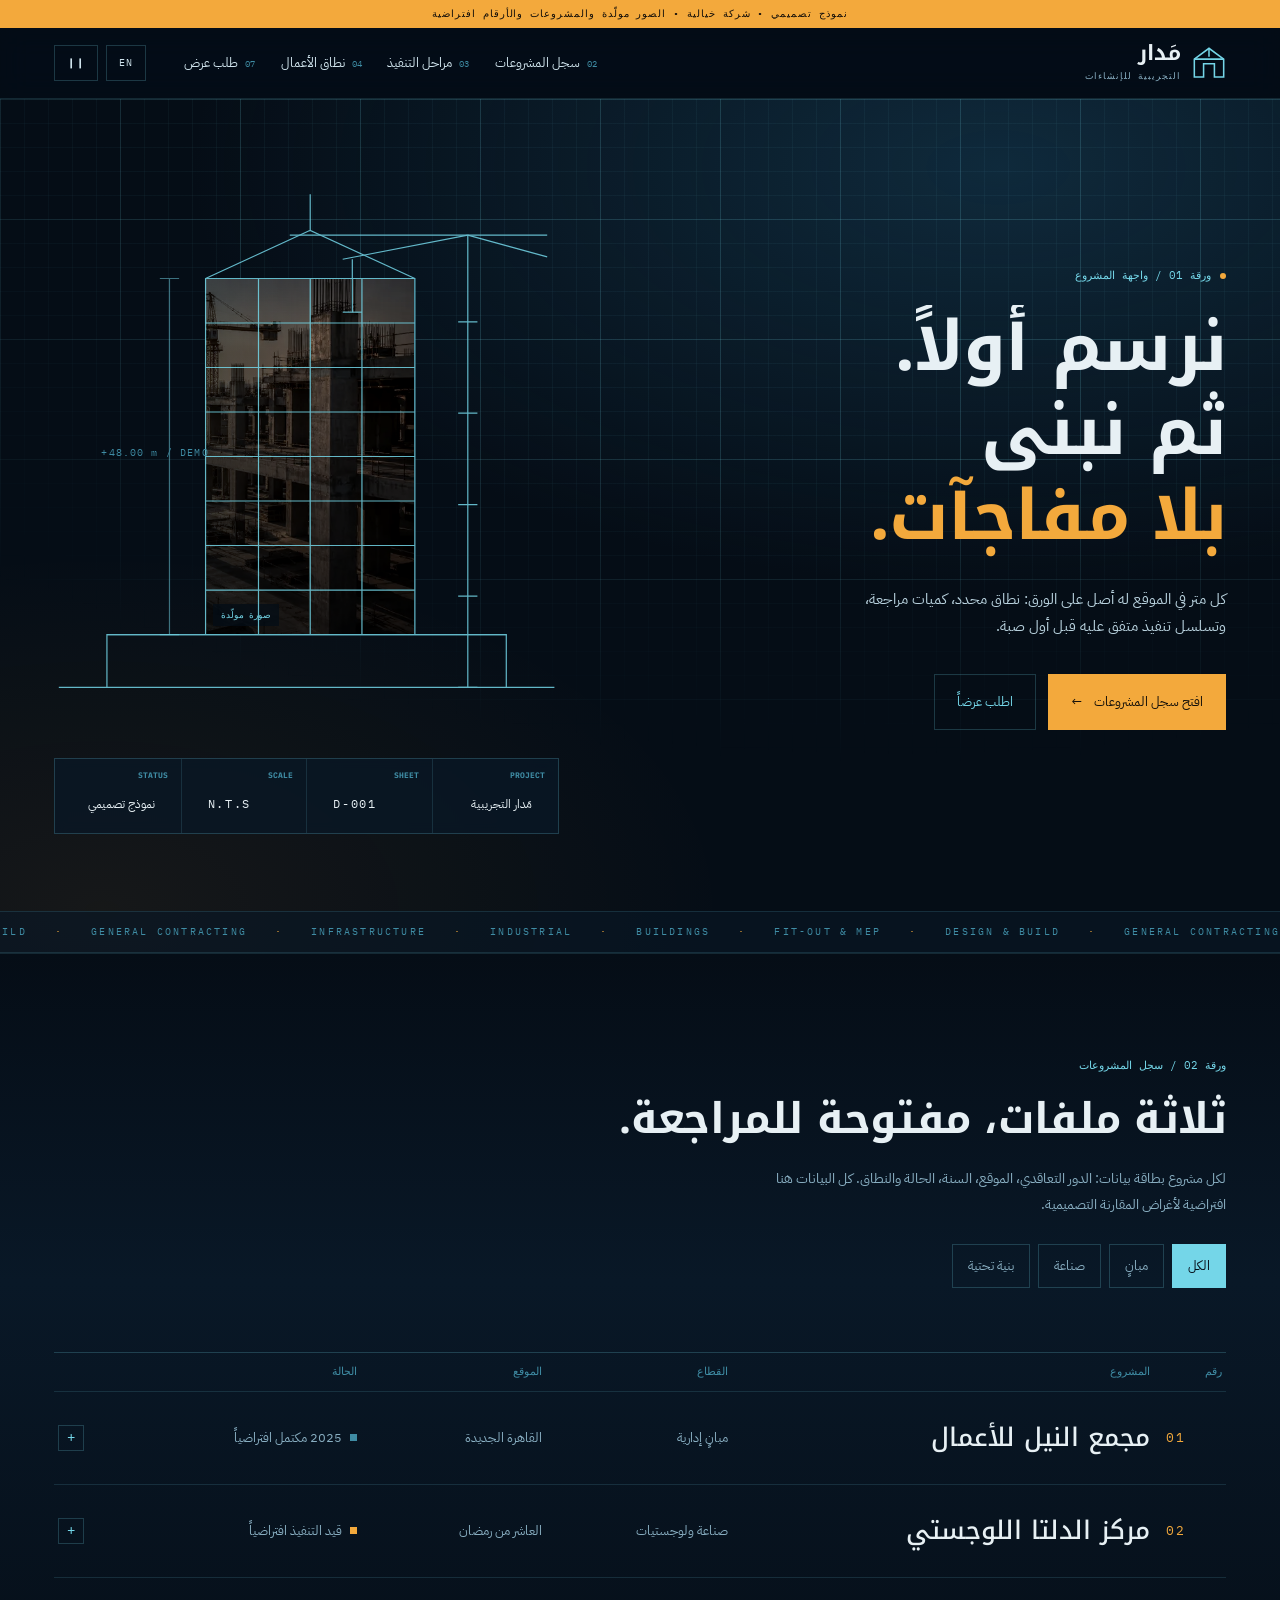
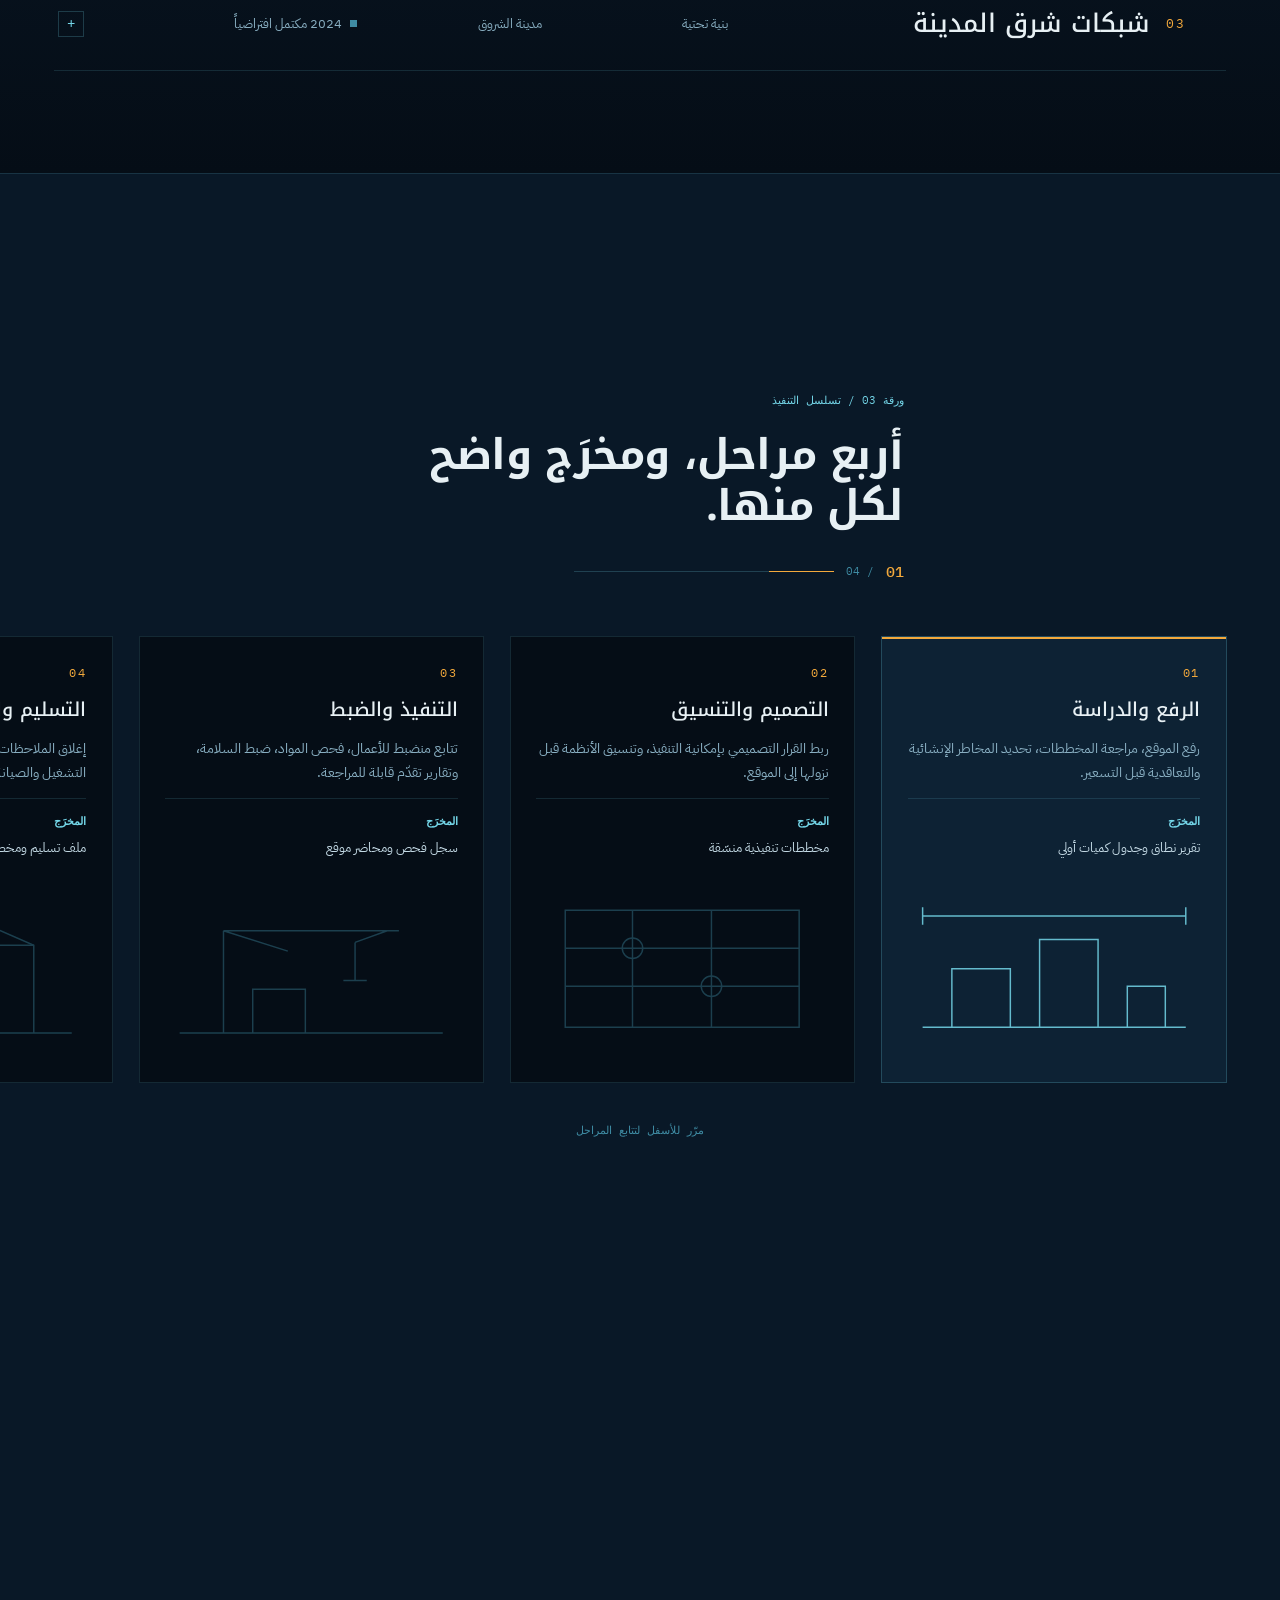
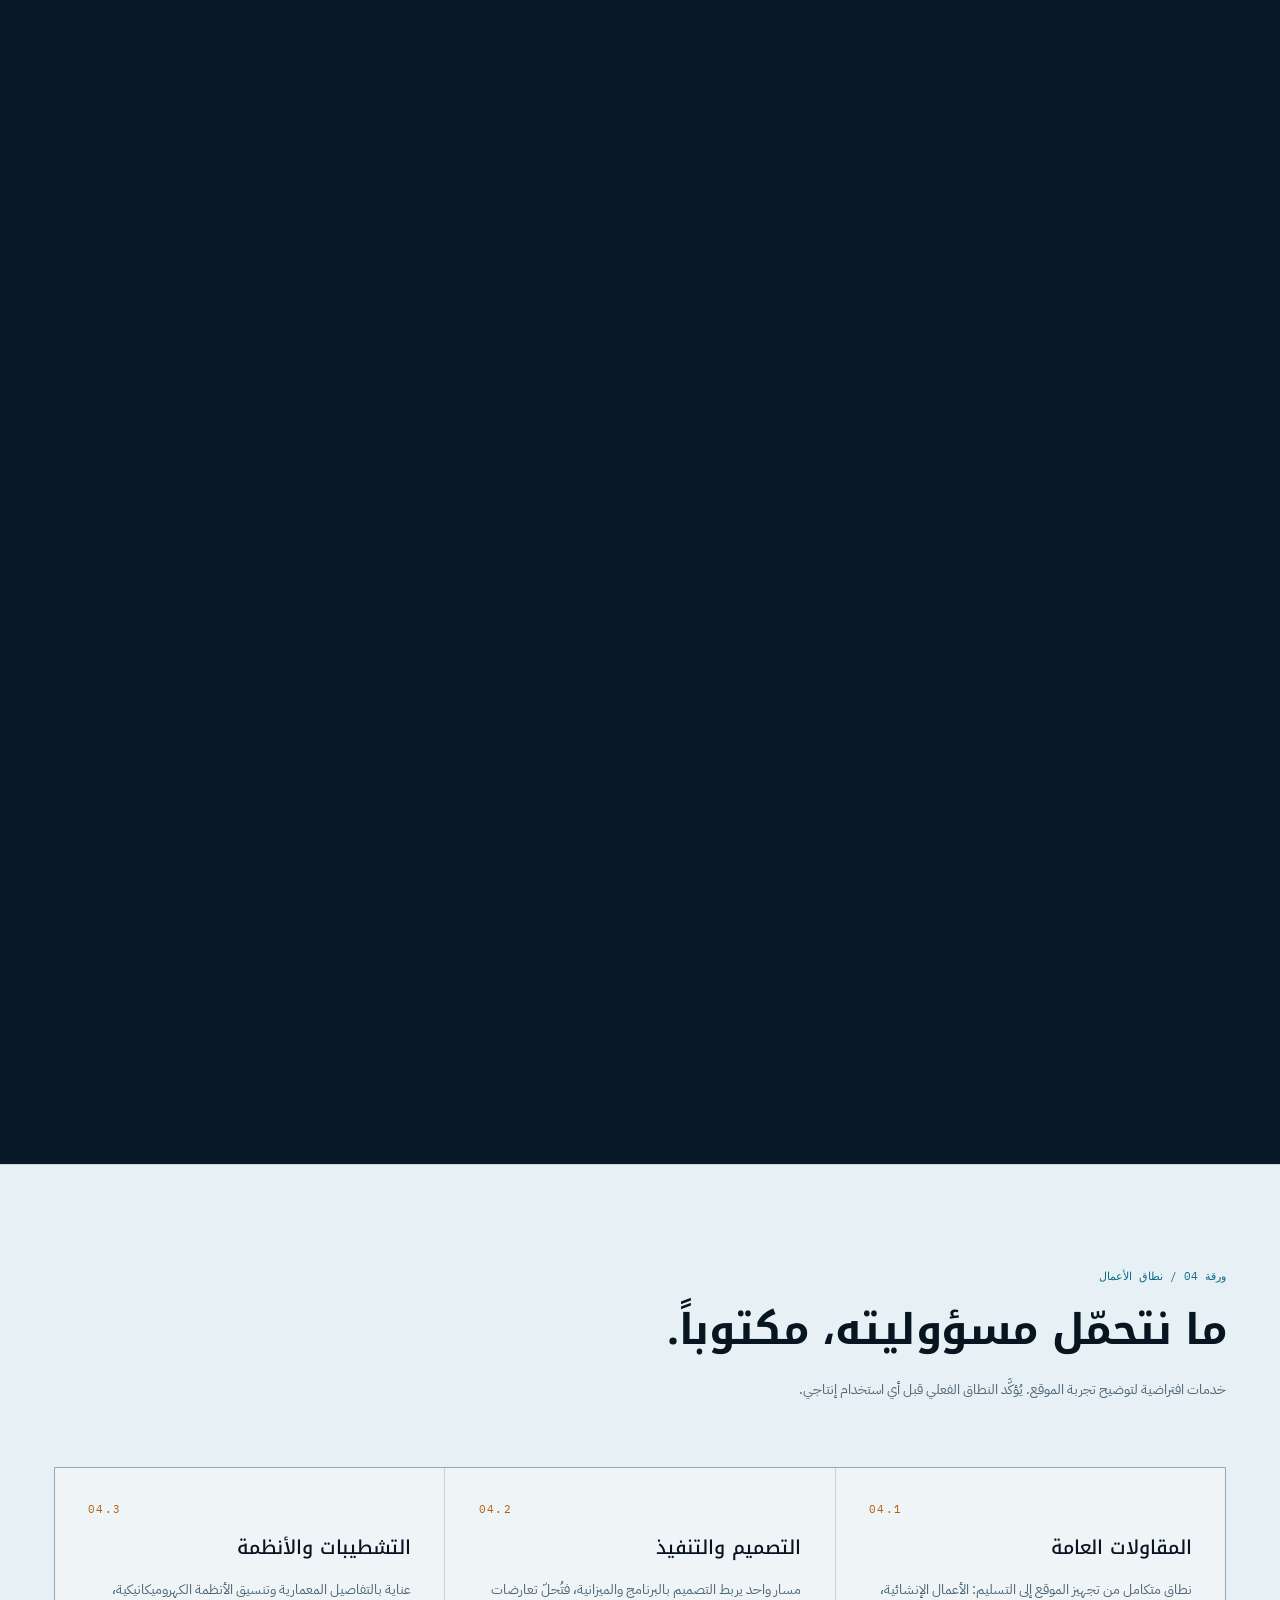
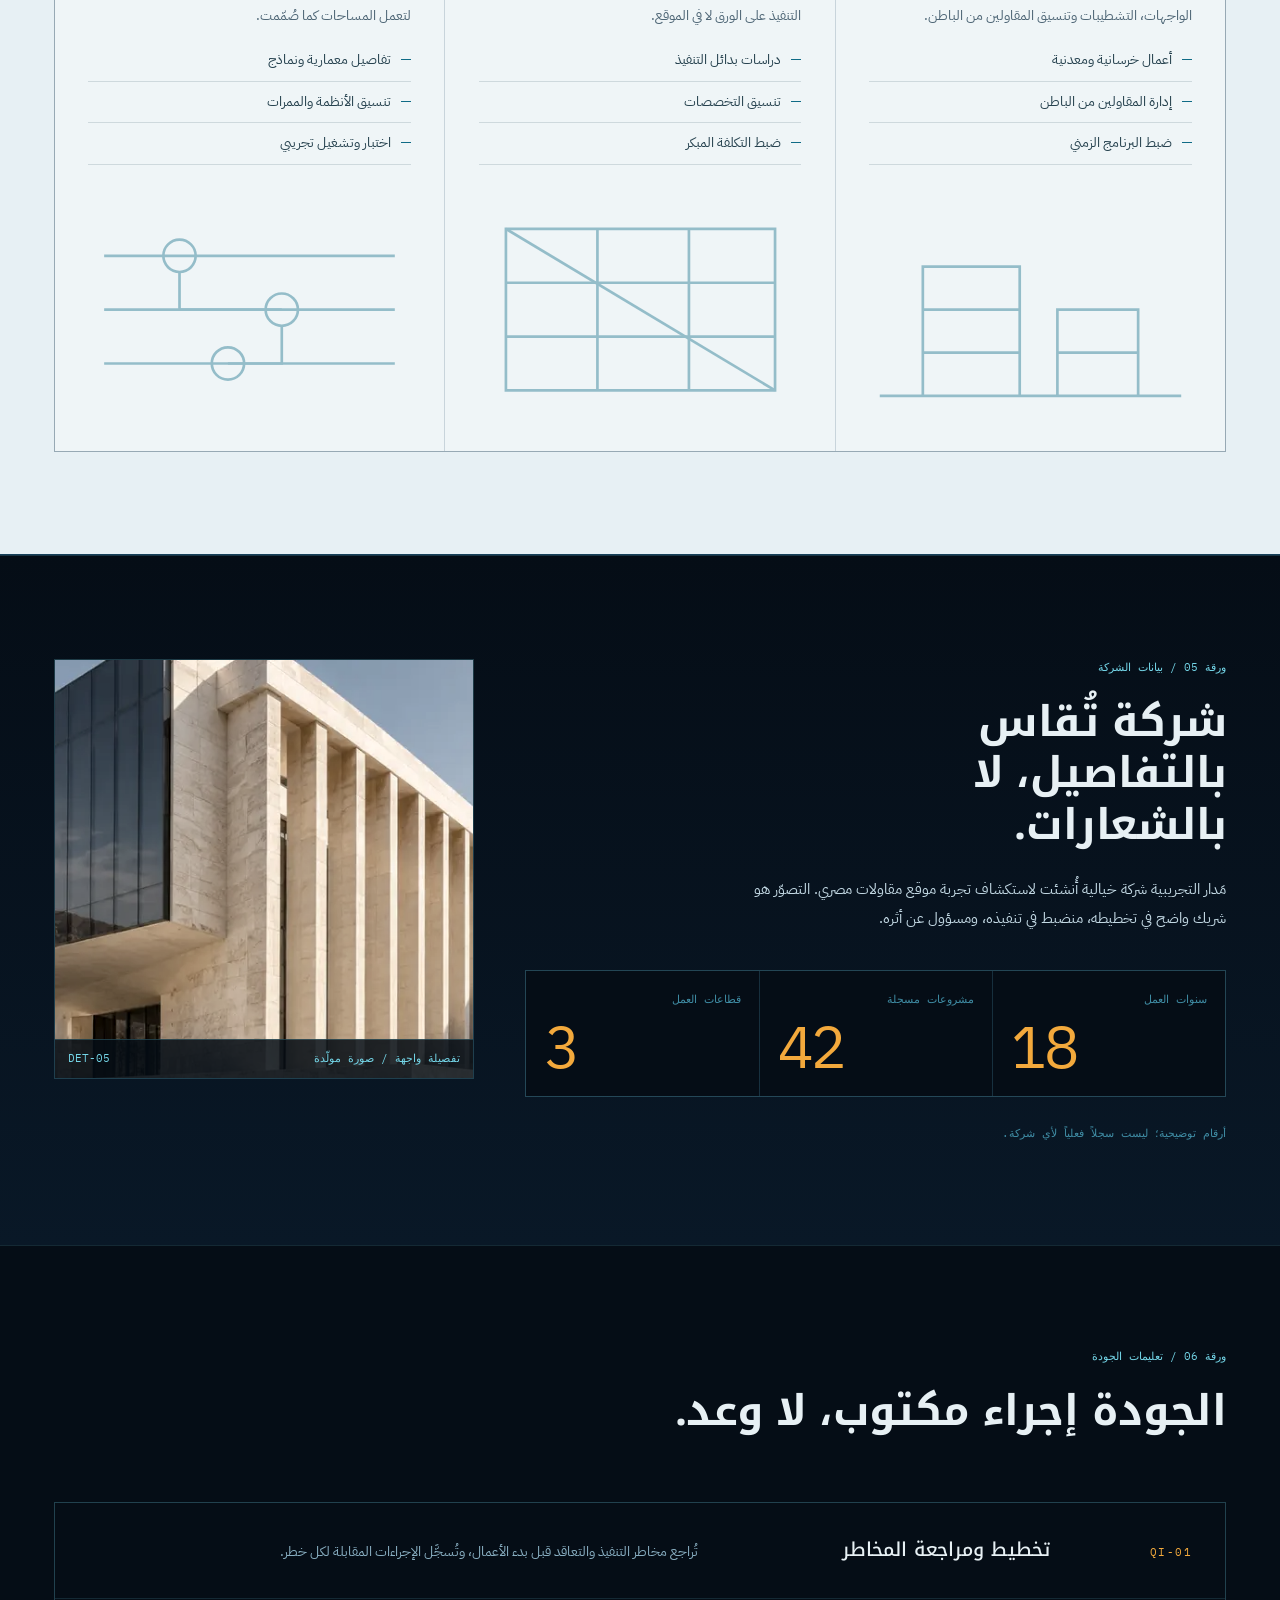
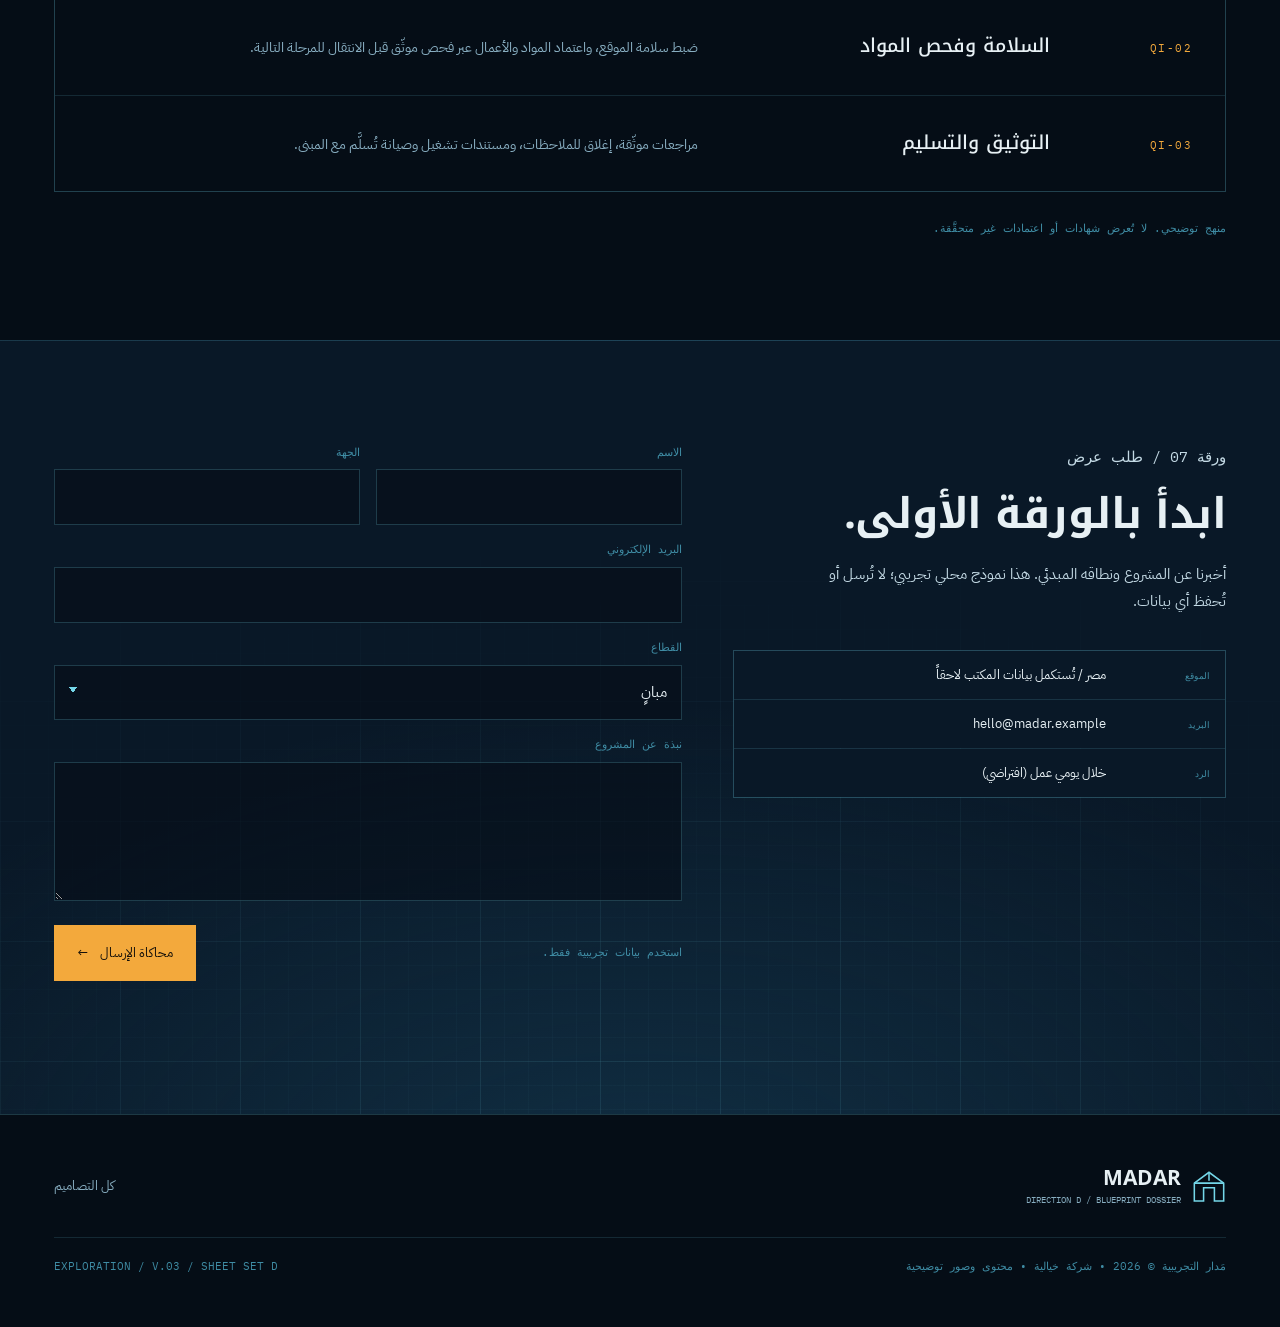
==== designs/v3/d-blueprint/index.html @ 75ba6f4d "Add client review gallery with ten homepage design proposals Static gallery (Arabic/RTL) linking ten" ====
<!doctype html>
<html lang="ar" dir="rtl">
<head>
<meta charset="utf-8">
<meta name="viewport" content="width=device-width, initial-scale=1">
<meta name="robots" content="noindex,nofollow">
<meta name="theme-color" content="#06101a">
<meta name="description" content="اتجاه تصميمي تجريبي (د) لشركة إنشاءات خيالية — لغة الرسم الهندسي والملف الفني.">
<title>D — Blueprint Dossier | MADAR DEMO</title>
<link rel="preconnect" href="https://fonts.googleapis.com">
<link rel="preconnect" href="https://fonts.gstatic.com" crossorigin>
<link rel="icon" href="data:image/svg+xml,%3Csvg xmlns='http://www.w3.org/2000/svg' viewBox='0 0 44 44'%3E%3Crect width='44' height='44' fill='%231b4332'/%3E%3Cpath d='M7 36V18L22 7l15 11v18h-9V23h-12v13H7Z' fill='none' stroke='%23fff' stroke-width='2.5'/%3E%3C/svg%3E"><link rel="stylesheet" href="https://fonts.googleapis.com/css2?family=Archivo:wght@400;500;600;700&family=IBM+Plex+Mono:wght@400;500&family=IBM+Plex+Sans+Arabic:wght@400;500;600&family=Noto+Kufi+Arabic:wght@500;700&display=swap">
<link rel="stylesheet" href="style.css">
<script src="../shared/core.js" defer></script>
<script src="motion.js" defer></script>
</head>
<body class="dir-d">

<a class="skip" href="#main"><span data-ar="تخطَّ إلى المحتوى" data-en="Skip to content">تخطَّ إلى المحتوى</span></a>

<p class="demo-strip">
  <span data-ar="نموذج تصميمي • شركة خيالية • الصور مولّدة والمشروعات والأرقام افتراضية" data-en="DESIGN PROTOTYPE • FICTIONAL COMPANY • GENERATED IMAGERY, ILLUSTRATIVE PROJECTS &amp; FIGURES">نموذج تصميمي • شركة خيالية • الصور مولّدة والمشروعات والأرقام افتراضية</span>
</p>

<header class="hdr" data-header>
  <a class="brand" href="../../../index.html">
    <svg viewBox="0 0 44 44" fill="none" aria-hidden="true">
      <path d="M3 40V17L22 3L41 17V40H29V23H15V40H3Z" stroke="currentColor" stroke-width="2"/>
      <path d="M3 17H41M22 3V14" stroke="currentColor" stroke-width="2"/>
    </svg>
    <span class="brand-text">
      <strong data-ar="مَدار" data-en="MADAR">مَدار</strong>
      <small data-ar="التجريبية للإنشاءات" data-en="DEMONSTRATION CONSTRUCTION">التجريبية للإنشاءات</small>
    </span>
  </a>

  <nav class="hdr-nav" data-label-ar="التنقل الرئيسي" data-label-en="Main navigation" aria-label="التنقل الرئيسي">
    <a href="#projects"><i aria-hidden="true">02</i><span data-ar="سجل المشروعات" data-en="Project register">سجل المشروعات</span></a>
    <a href="#delivery"><i aria-hidden="true">03</i><span data-ar="مراحل التنفيذ" data-en="Delivery">مراحل التنفيذ</span></a>
    <a href="#services"><i aria-hidden="true">04</i><span data-ar="نطاق الأعمال" data-en="Scope">نطاق الأعمال</span></a>
    <a href="#contact"><i aria-hidden="true">07</i><span data-ar="طلب عرض" data-en="Enquiry">طلب عرض</span></a>
  </nav>

  <div class="hdr-tools">
    <button class="tool" type="button" data-language lang="en">EN</button>
    <button class="tool" type="button" data-motion-toggle aria-pressed="false" aria-label="إيقاف الحركة" title="إيقاف الحركة"><span data-motion-glyph aria-hidden="true">❙❙</span></button>
    <button class="tool tool-menu" type="button" data-menu-toggle aria-expanded="false" aria-controls="menu-panel">
      <span data-ar="القائمة" data-en="Menu">القائمة</span>
      <span class="bars" aria-hidden="true"><i></i><i></i><i></i></span>
    </button>
  </div>
</header>

<dialog class="menu" id="menu-panel" data-label-ar="قائمة التنقل" data-label-en="Navigation menu" aria-label="قائمة التنقل">
  <div class="menu-grid" aria-hidden="true"></div>
  <div class="menu-head">
    <span class="mono">MADAR / SHEET INDEX</span>
    <button class="tool" type="button" data-menu-close><span data-ar="إغلاق" data-en="Close">إغلاق</span> <span aria-hidden="true">✕</span></button>
  </div>
  <nav class="menu-list">
    <a href="#main"><i class="mono" aria-hidden="true">01</i><span data-ar="الواجهة" data-en="Cover sheet">الواجهة</span><em aria-hidden="true">→</em></a>
    <a href="#projects"><i class="mono" aria-hidden="true">02</i><span data-ar="سجل المشروعات" data-en="Project register">سجل المشروعات</span><em aria-hidden="true">→</em></a>
    <a href="#delivery"><i class="mono" aria-hidden="true">03</i><span data-ar="مراحل التنفيذ" data-en="Delivery sequence">مراحل التنفيذ</span><em aria-hidden="true">→</em></a>
    <a href="#services"><i class="mono" aria-hidden="true">04</i><span data-ar="نطاق الأعمال" data-en="Scope of works">نطاق الأعمال</span><em aria-hidden="true">→</em></a>
    <a href="#about"><i class="mono" aria-hidden="true">05</i><span data-ar="بيانات الشركة" data-en="Company data">بيانات الشركة</span><em aria-hidden="true">→</em></a>
    <a href="#quality"><i class="mono" aria-hidden="true">06</i><span data-ar="تعليمات الجودة" data-en="Quality instructions">تعليمات الجودة</span><em aria-hidden="true">→</em></a>
    <a href="#contact"><i class="mono" aria-hidden="true">07</i><span data-ar="طلب عرض" data-en="Enquiry sheet">طلب عرض</span><em aria-hidden="true">→</em></a>
  </nav>
  <div class="menu-foot">
    <p class="mono">PROJECT: MADAR-DEMO-2026 · SCALE: N.T.S · STATUS: PROTOTYPE</p>
    <a class="mono" href="../../../index.html"><span data-ar="العودة إلى كل التصاميم" data-en="Back to all designs">العودة إلى كل التصاميم</span> ↗</a>
  </div>
</dialog>

<main id="main">

  <!-- ============================================ SHEET 01 — cover ===== -->
  <section class="sheet hero">
    <div class="grid-field" aria-hidden="true"></div>
    <div class="hero-inner">

      <div class="hero-copy">
        <p class="mono tag"><span class="dot" aria-hidden="true"></span><span data-ar="ورقة 01 / واجهة المشروع" data-en="SHEET 01 / PROJECT COVER">ورقة 01 / واجهة المشروع</span></p>
        <h1>
          <span class="l"><span data-ar="نرسم أولاً." data-en="We draw first.">نرسم أولاً.</span></span>
          <span class="l"><span data-ar="ثم نبني" data-en="Then we build" >ثم نبني</span></span>
          <span class="l accent"><span data-ar="بلا مفاجآت." data-en="without surprises.">بلا مفاجآت.</span></span>
        </h1>
        <p class="hero-lede" data-ar="كل متر في الموقع له أصل على الورق: نطاق محدد، كميات مراجعة، وتسلسل تنفيذ متفق عليه قبل أول صبة." data-en="Every metre on site has an origin on paper: a defined scope, reviewed quantities and an agreed delivery sequence before the first pour.">كل متر في الموقع له أصل على الورق: نطاق محدد، كميات مراجعة، وتسلسل تنفيذ متفق عليه قبل أول صبة.</p>
        <div class="hero-cta">
          <a class="btn" href="#projects"><span data-ar="افتح سجل المشروعات" data-en="Open the project register">افتح سجل المشروعات</span><em aria-hidden="true">→</em></a>
          <a class="btn btn-ghost" href="#contact"><span data-ar="اطلب عرضاً" data-en="Request a proposal">اطلب عرضاً</span></a>
        </div>
      </div>

      <figure class="hero-draw">
        <div class="draw-plate">
          <div class="draw-window">
            <picture>
              <source media="(max-width:760px)" srcset="../shared/img/site-portrait-sm.webp">
              <img src="../shared/img/site-portrait.webp" width="760" height="1014" fetchpriority="high"
                   alt="تصوّر مولّد لهيكل خرساني قيد التنفيذ، وليس مشروعاً حقيقياً"
                   data-alt-ar="تصوّر مولّد لهيكل خرساني قيد التنفيذ، وليس مشروعاً حقيقياً"
                   data-alt-en="Generated concept of a concrete frame under construction, not a real project">
            </picture>
            <span class="win-label mono" data-ar="صورة مولّدة" data-en="GENERATED IMAGE">صورة مولّدة</span>
          </div>

          <svg class="elevation" viewBox="0 0 420 480" fill="none" aria-hidden="true" preserveAspectRatio="xMidYMid meet">
            <g class="ln" stroke="currentColor" stroke-width="1" vector-effect="non-scaling-stroke">
              <!-- ground line + podium -->
              <path class="s" style="--d:0"   d="M4 436H416"/>
              <path class="s" style="--d:60"  d="M44 436V392H376V436"/>
              <path class="s" style="--d:110" d="M44 392H376"/>
              <!-- tower shaft -->
              <path class="s" style="--d:150" d="M126 392V96H300V392"/>
              <!-- floor plates -->
              <path class="s" style="--d:200" d="M126 355H300M126 318H300M126 281H300M126 244H300M126 207H300M126 170H300M126 133H300"/>
              <!-- mullions -->
              <path class="s" style="--d:250" d="M170 392V96M213 392V96M256 392V96"/>
              <!-- crown -->
              <path class="s" style="--d:300" d="M126 96L213 56L300 96"/>
              <path class="s" style="--d:340" d="M213 56V26"/>
              <!-- tower crane: mast clear of the shaft, jib above the crown -->
              <path class="s" style="--d:380" d="M344 436V60"/>
              <path class="s" style="--d:400" d="M336 436h16M336 360h16M336 284h16M336 208h16M336 132h16"/>
              <path class="s" style="--d:420" d="M196 60H410"/>
              <path class="s" style="--d:450" d="M344 60L410 78M344 60L240 80"/>
              <path class="s" style="--d:480" d="M248 80V124"/>
              <path class="s" style="--d:500" d="M240 124h16"/>
            </g>
            <g class="dim" stroke="currentColor" stroke-width="1" vector-effect="non-scaling-stroke">
              <path class="s" style="--d:540" d="M96 96V392"/>
              <path class="s" style="--d:560" d="M88 96H104M88 392H104"/>
            </g>
            <text class="dim-text" x="84" y="244" dir="ltr">+48.00 m / DEMO</text>
          </svg>
        </div>

        <figcaption class="title-block">
          <span><b class="mono">PROJECT</b><span data-ar="مَدار التجريبية" data-en="MADAR DEMO">مَدار التجريبية</span></span>
          <span><b class="mono">SHEET</b><span class="mono" dir="ltr">D-001</span></span>
          <span><b class="mono">SCALE</b><span class="mono" dir="ltr">N.T.S</span></span>
          <span><b class="mono">STATUS</b><span data-ar="نموذج تصميمي" data-en="Prototype">نموذج تصميمي</span></span>
        </figcaption>
      </figure>

    </div>

    <div class="hero-ticker" aria-hidden="true">
      <div class="ticker-track">
        <span>GENERAL CONTRACTING</span><span>·</span><span>DESIGN &amp; BUILD</span><span>·</span><span>FIT-OUT &amp; MEP</span><span>·</span><span>BUILDINGS</span><span>·</span><span>INDUSTRIAL</span><span>·</span><span>INFRASTRUCTURE</span><span>·</span>
        <span>GENERAL CONTRACTING</span><span>·</span><span>DESIGN &amp; BUILD</span><span>·</span><span>FIT-OUT &amp; MEP</span><span>·</span><span>BUILDINGS</span><span>·</span><span>INDUSTRIAL</span><span>·</span><span>INFRASTRUCTURE</span><span>·</span>
      </div>
    </div>
  </section>

  <!-- ================================= SHEET 02 — project register ===== -->
  <section class="sheet register" id="projects">
    <div class="sheet-head">
      <p class="mono tag"><span data-ar="ورقة 02 / سجل المشروعات" data-en="SHEET 02 / PROJECT REGISTER">ورقة 02 / سجل المشروعات</span></p>
      <h2 data-reveal data-ar="ثلاثة ملفات، مفتوحة للمراجعة." data-en="Three dossiers, open for review.">ثلاثة ملفات، مفتوحة للمراجعة.</h2>
      <p class="sheet-note" data-reveal data-ar="لكل مشروع بطاقة بيانات: الدور التعاقدي، الموقع، السنة، الحالة والنطاق. كل البيانات هنا افتراضية لأغراض المقارنة التصميمية." data-en="Each project carries a data record: contractual role, location, year, status and scope. All data here is fictional, for design comparison only.">لكل مشروع بطاقة بيانات: الدور التعاقدي، الموقع، السنة، الحالة والنطاق. كل البيانات هنا افتراضية لأغراض المقارنة التصميمية.</p>
      <div class="filters" role="group" data-label-ar="تصفية المشروعات" data-label-en="Filter projects" aria-label="تصفية المشروعات">
        <button type="button" data-filter="all" aria-pressed="true"><span data-ar="الكل" data-en="All">الكل</span></button>
        <button type="button" data-filter="buildings" aria-pressed="false"><span data-ar="مبانٍ" data-en="Buildings">مبانٍ</span></button>
        <button type="button" data-filter="industrial" aria-pressed="false"><span data-ar="صناعة" data-en="Industrial">صناعة</span></button>
        <button type="button" data-filter="infrastructure" aria-pressed="false"><span data-ar="بنية تحتية" data-en="Infrastructure">بنية تحتية</span></button>
      </div>
      <p class="sr-only" data-result-count aria-live="polite"></p>
    </div>

    <div class="reg-table" data-reveal-group>
      <div class="reg-legend mono" aria-hidden="true">
        <span data-ar="رقم" data-en="No.">رقم</span>
        <span data-ar="المشروع" data-en="Project">المشروع</span>
        <span data-ar="القطاع" data-en="Sector">القطاع</span>
        <span data-ar="الموقع" data-en="Location">الموقع</span>
        <span data-ar="الحالة" data-en="Status">الحالة</span>
        <span></span>
      </div>

      <article class="reg-row" data-sector="buildings" id="project-nile">
        <h3 class="sr-only" data-ar="مجمع النيل للأعمال" data-en="Nile Business Campus">مجمع النيل للأعمال</h3>
        <span class="reg-preview" aria-hidden="true"><img src="../shared/img/arch-portrait-sm.webp" width="418" height="558" loading="lazy" alt=""></span>
        <button class="reg-trigger" type="button" aria-expanded="false" aria-controls="dossier-nile" data-reveal>
          <span class="reg-no mono" dir="ltr">01</span>
          <span class="reg-name" data-ar="مجمع النيل للأعمال" data-en="Nile Business Campus">مجمع النيل للأعمال</span>
          <span class="reg-cell mono" data-ar="مبانٍ إدارية" data-en="Commercial buildings">مبانٍ إدارية</span>
          <span class="reg-cell mono" data-ar="القاهرة الجديدة" data-en="New Cairo">القاهرة الجديدة</span>
          <span class="reg-cell mono reg-state is-done"><i aria-hidden="true"></i><span data-ar="2025 مكتمل افتراضياً" data-en="2025 illustrative">2025 مكتمل افتراضياً</span></span>
          <span class="reg-open mono" aria-hidden="true"><em data-ar="افتح" data-en="Open">افتح</em><b>+</b></span>
        </button>
        <div class="dossier" id="dossier-nile" hidden>
          <div class="dossier-visual">
            <picture>
              <source media="(max-width:760px)" srcset="../shared/img/arch-square-sm.webp">
              <img src="../shared/img/arch-square.webp" width="900" height="900" loading="lazy"
                   alt="تصوّر معماري مولّد لمبنى حجري بواجهة زجاجية، وليس مشروعاً حقيقياً"
                   data-alt-ar="تصوّر معماري مولّد لمبنى حجري بواجهة زجاجية، وليس مشروعاً حقيقياً"
                   data-alt-en="Generated architectural concept of a stone building with a glazed volume, not a real project">
            </picture>
            <span class="win-label mono" data-ar="صورة مولّدة" data-en="GENERATED IMAGE">صورة مولّدة</span>
          </div>
          <div class="dossier-body">
            <dl class="facts">
              <div><dt class="mono" data-ar="الدور" data-en="Role">الدور</dt><dd data-ar="مقاول عام" data-en="Main contractor">مقاول عام</dd></div>
              <div><dt class="mono" data-ar="المساحة" data-en="Area">المساحة</dt><dd><span dir="ltr">18,000 m²</span> <small data-ar="(افتراضي)" data-en="(illustrative)">(افتراضي)</small></dd></div>
              <div><dt class="mono" data-ar="المدة" data-en="Programme">المدة</dt><dd data-ar="26 شهراً افتراضياً" data-en="26 illustrative months">26 شهراً افتراضياً</dd></div>
              <div><dt class="mono" data-ar="التسليم" data-en="Handover">التسليم</dt><dd data-ar="على مراحل" data-en="Phased">على مراحل</dd></div>
            </dl>
            <p data-ar="نطاق افتراضي: الهيكل الخرساني، الواجهات الحجرية والزجاجية، التشطيبات الداخلية وتنسيق الأنظمة الكهروميكانيكية حتى التشغيل التجريبي." data-en="Illustrative scope: concrete structure, stone and glazed façades, interior finishes and MEP coordination through to commissioning.">نطاق افتراضي: الهيكل الخرساني، الواجهات الحجرية والزجاجية، التشطيبات الداخلية وتنسيق الأنظمة الكهروميكانيكية حتى التشغيل التجريبي.</p>
            <p class="dossier-chal"><b class="mono" data-ar="التحدي" data-en="CHALLENGE">التحدي</b><span data-ar="تسليم الأدوار الإدارية على مراحل أثناء استمرار أعمال التشطيب في الأدوار العليا — تسلسل مواقع افتراضي يوضّح كيف تُعرض هذه المعلومة." data-en="Phased handover of office floors while finishing works continued above — a fictional sequencing note showing how such information would be presented.">تسليم الأدوار الإدارية على مراحل أثناء استمرار أعمال التشطيب في الأدوار العليا — تسلسل مواقع افتراضي يوضّح كيف تُعرض هذه المعلومة.</span></p>
          </div>
        </div>
      </article>

      <article class="reg-row" data-sector="industrial" id="project-delta">
        <h3 class="sr-only" data-ar="مركز الدلتا اللوجستي" data-en="Delta Logistics Hub">مركز الدلتا اللوجستي</h3>
        <span class="reg-preview" aria-hidden="true"><img src="../shared/img/ind-portrait-sm.webp" width="418" height="558" loading="lazy" alt=""></span>
        <button class="reg-trigger" type="button" aria-expanded="false" aria-controls="dossier-delta" data-reveal>
          <span class="reg-no mono" dir="ltr">02</span>
          <span class="reg-name" data-ar="مركز الدلتا اللوجستي" data-en="Delta Logistics Hub">مركز الدلتا اللوجستي</span>
          <span class="reg-cell mono" data-ar="صناعة ولوجستيات" data-en="Industry &amp; logistics">صناعة ولوجستيات</span>
          <span class="reg-cell mono" data-ar="العاشر من رمضان" data-en="10th of Ramadan">العاشر من رمضان</span>
          <span class="reg-cell mono reg-state is-live"><i aria-hidden="true"></i><span data-ar="قيد التنفيذ افتراضياً" data-en="In progress (illustrative)">قيد التنفيذ افتراضياً</span></span>
          <span class="reg-open mono" aria-hidden="true"><em data-ar="افتح" data-en="Open">افتح</em><b>+</b></span>
        </button>
        <div class="dossier" id="dossier-delta" hidden>
          <div class="dossier-visual">
            <picture>
              <source media="(max-width:760px)" srcset="../shared/img/ind-square-sm.webp">
              <img src="../shared/img/ind-square.webp" width="900" height="900" loading="lazy"
                   alt="تصوّر مولّد لمستودع صناعي بهيكل معدني مكشوف، وليس مشروعاً حقيقياً"
                   data-alt-ar="تصوّر مولّد لمستودع صناعي بهيكل معدني مكشوف، وليس مشروعاً حقيقياً"
                   data-alt-en="Generated concept of an industrial warehouse with exposed steel framing, not a real project">
            </picture>
            <span class="win-label mono" data-ar="صورة مولّدة" data-en="GENERATED IMAGE">صورة مولّدة</span>
          </div>
          <div class="dossier-body">
            <dl class="facts">
              <div><dt class="mono" data-ar="الدور" data-en="Role">الدور</dt><dd data-ar="تصميم وتنفيذ" data-en="Design &amp; build">تصميم وتنفيذ</dd></div>
              <div><dt class="mono" data-ar="المساحة" data-en="Area">المساحة</dt><dd><span dir="ltr">46,000 m²</span> <small data-ar="(افتراضي)" data-en="(illustrative)">(افتراضي)</small></dd></div>
              <div><dt class="mono" data-ar="البحور" data-en="Spans">البحور</dt><dd><span dir="ltr">32 m</span> <small data-ar="(افتراضي)" data-en="(illustrative)">(افتراضي)</small></dd></div>
              <div><dt class="mono" data-ar="التسليم" data-en="Handover">التسليم</dt><dd data-ar="على قطاعات" data-en="By sector">على قطاعات</dd></div>
            </dl>
            <p data-ar="نطاق افتراضي: الأساسات، الهياكل المعدنية ذات البحور الواسعة، أرضيات التخزين، أرصفة التحميل والمرافق التشغيلية." data-en="Illustrative scope: foundations, long-span structural steel, warehouse slabs, loading aprons and operational utilities.">نطاق افتراضي: الأساسات، الهياكل المعدنية ذات البحور الواسعة، أرضيات التخزين، أرصفة التحميل والمرافق التشغيلية.</p>
            <p class="dossier-chal"><b class="mono" data-ar="التحدي" data-en="CHALLENGE">التحدي</b><span data-ar="تشغيل أول قطاع تخزين قبل اكتمال باقي الهيكل — مثال افتراضي على فصل مناطق العمل عن مناطق التشغيل." data-en="Bringing the first storage sector into use before the remaining frame was complete — a fictional example of separating working zones from operating zones.">تشغيل أول قطاع تخزين قبل اكتمال باقي الهيكل — مثال افتراضي على فصل مناطق العمل عن مناطق التشغيل.</span></p>
          </div>
        </div>
      </article>

      <article class="reg-row" data-sector="infrastructure" id="project-east">
        <h3 class="sr-only" data-ar="شبكات شرق المدينة" data-en="East City Utilities">شبكات شرق المدينة</h3>
        <span class="reg-preview" aria-hidden="true"><img src="../shared/img/site-portrait-sm.webp" width="418" height="558" loading="lazy" alt=""></span>
        <button class="reg-trigger" type="button" aria-expanded="false" aria-controls="dossier-east" data-reveal>
          <span class="reg-no mono" dir="ltr">03</span>
          <span class="reg-name" data-ar="شبكات شرق المدينة" data-en="East City Utilities">شبكات شرق المدينة</span>
          <span class="reg-cell mono" data-ar="بنية تحتية" data-en="Infrastructure">بنية تحتية</span>
          <span class="reg-cell mono" data-ar="مدينة الشروق" data-en="El Shorouk">مدينة الشروق</span>
          <span class="reg-cell mono reg-state is-done"><i aria-hidden="true"></i><span data-ar="2024 مكتمل افتراضياً" data-en="2024 illustrative">2024 مكتمل افتراضياً</span></span>
          <span class="reg-open mono" aria-hidden="true"><em data-ar="افتح" data-en="Open">افتح</em><b>+</b></span>
        </button>
        <div class="dossier" id="dossier-east" hidden>
          <div class="dossier-visual">
            <picture>
              <source media="(max-width:760px)" srcset="../shared/img/site-square-sm.webp">
              <img src="../shared/img/site-square.webp" width="900" height="900" loading="lazy"
                   alt="تصوّر مولّد لأعمال إنشائية عند الغروب، وليس توثيقاً لمشروع حقيقي"
                   data-alt-ar="تصوّر مولّد لأعمال إنشائية عند الغروب، وليس توثيقاً لمشروع حقيقي"
                   data-alt-en="Generated concept of construction works at dusk, not documentation of a real project">
            </picture>
            <span class="win-label mono" data-ar="صورة مولّدة" data-en="GENERATED IMAGE">صورة مولّدة</span>
          </div>
          <div class="dossier-body">
            <dl class="facts">
              <div><dt class="mono" data-ar="الدور" data-en="Role">الدور</dt><dd data-ar="أعمال مدنية" data-en="Civil works">أعمال مدنية</dd></div>
              <div><dt class="mono" data-ar="الشبكات" data-en="Networks">الشبكات</dt><dd><span dir="ltr">14 km</span> <small data-ar="(افتراضي)" data-en="(illustrative)">(افتراضي)</small></dd></div>
              <div><dt class="mono" data-ar="الطرق" data-en="Roads">الطرق</dt><dd><span dir="ltr">6 km</span> <small data-ar="(افتراضي)" data-en="(illustrative)">(افتراضي)</small></dd></div>
              <div><dt class="mono" data-ar="التسليم" data-en="Handover">التسليم</dt><dd data-ar="قطاع واحد" data-en="Single package">قطاع واحد</dd></div>
            </dl>
            <p data-ar="نطاق افتراضي: شبكات المرافق، أعمال الحفر والردم، الطرق الداخلية وإعادة التسوية. الصورة تصوّر إنشائي عام وليست توثيقاً لهذا المشروع الافتراضي." data-en="Illustrative scope: utility networks, excavation and backfill, internal roads and regrading. The image is a general construction concept, not documentation of this fictional project.">نطاق افتراضي: شبكات المرافق، أعمال الحفر والردم، الطرق الداخلية وإعادة التسوية. الصورة تصوّر إنشائي عام وليست توثيقاً لهذا المشروع الافتراضي.</p>
            <p class="dossier-chal"><b class="mono" data-ar="التحدي" data-en="CHALLENGE">التحدي</b><span data-ar="العمل داخل طرق مستخدمة مع إبقاء الحركة مفتوحة — مثال افتراضي على تخطيط التحويلات المرورية." data-en="Working within live roads while keeping traffic open — a fictional example of planning temporary diversions.">العمل داخل طرق مستخدمة مع إبقاء الحركة مفتوحة — مثال افتراضي على تخطيط التحويلات المرورية.</span></p>
          </div>
        </div>
      </article>
    </div>
  </section>

  <!-- ================================ SHEET 03 — delivery sequence ===== -->
  <section class="sheet delivery" id="delivery">
    <div class="rail-shell">
      <div class="rail-sticky">
        <div class="rail-head">
          <p class="mono tag"><span data-ar="ورقة 03 / تسلسل التنفيذ" data-en="SHEET 03 / DELIVERY SEQUENCE">ورقة 03 / تسلسل التنفيذ</span></p>
          <h2 data-ar="أربع مراحل، ومخرَج واضح لكل منها." data-en="Four stages, each with a defined output.">أربع مراحل، ومخرَج واضح لكل منها.</h2>
          <p class="rail-progress mono" aria-hidden="true"><b data-rail-index>01</b><span>/ 04</span><i><em data-rail-bar></em></i></p>
        </div>
        <ol class="rail" data-rail>
          <li class="stage">
            <span class="stage-no mono" dir="ltr">01</span>
            <h3 data-ar="الرفع والدراسة" data-en="Survey &amp; study">الرفع والدراسة</h3>
            <p data-ar="رفع الموقع، مراجعة المخططات، تحديد المخاطر الإنشائية والتعاقدية قبل التسعير." data-en="Site survey, drawing review, and identification of structural and contractual risk before pricing.">رفع الموقع، مراجعة المخططات، تحديد المخاطر الإنشائية والتعاقدية قبل التسعير.</p>
            <p class="stage-out"><b class="mono" data-ar="المخرَج" data-en="OUTPUT">المخرَج</b><span data-ar="تقرير نطاق وجدول كميات أولي" data-en="Scope report and preliminary bill of quantities">تقرير نطاق وجدول كميات أولي</span></p>
            <svg class="stage-art" viewBox="0 0 200 120" fill="none" aria-hidden="true"><g stroke="currentColor" stroke-width="1" vector-effect="non-scaling-stroke"><path d="M10 100h180M30 100V60h40v40M90 100V40h40v60M150 100V72h26v28"/><path d="M10 24h180M10 18v12M190 18v12"/></g></svg>
          </li>
          <li class="stage">
            <span class="stage-no mono" dir="ltr">02</span>
            <h3 data-ar="التصميم والتنسيق" data-en="Design &amp; coordination">التصميم والتنسيق</h3>
            <p data-ar="ربط القرار التصميمي بإمكانية التنفيذ، وتنسيق الأنظمة قبل نزولها إلى الموقع." data-en="Connecting design decisions to buildability, and coordinating systems before they reach site.">ربط القرار التصميمي بإمكانية التنفيذ، وتنسيق الأنظمة قبل نزولها إلى الموقع.</p>
            <p class="stage-out"><b class="mono" data-ar="المخرَج" data-en="OUTPUT">المخرَج</b><span data-ar="مخططات تنفيذية منسّقة" data-en="Coordinated construction drawings">مخططات تنفيذية منسّقة</span></p>
            <svg class="stage-art" viewBox="0 0 200 120" fill="none" aria-hidden="true"><g stroke="currentColor" stroke-width="1" vector-effect="non-scaling-stroke"><path d="M20 20h160v80H20z"/><path d="M20 46h160M20 72h160M66 20v80M120 20v80"/><circle cx="66" cy="46" r="7"/><circle cx="120" cy="72" r="7"/></g></svg>
          </li>
          <li class="stage">
            <span class="stage-no mono" dir="ltr">03</span>
            <h3 data-ar="التنفيذ والضبط" data-en="Build &amp; control">التنفيذ والضبط</h3>
            <p data-ar="تتابع منضبط للأعمال، فحص المواد، ضبط السلامة، وتقارير تقدّم قابلة للمراجعة." data-en="A disciplined work sequence, material inspection, safety control and reviewable progress reporting.">تتابع منضبط للأعمال، فحص المواد، ضبط السلامة، وتقارير تقدّم قابلة للمراجعة.</p>
            <p class="stage-out"><b class="mono" data-ar="المخرَج" data-en="OUTPUT">المخرَج</b><span data-ar="سجل فحص ومحاضر موقع" data-en="Inspection log and site minutes">سجل فحص ومحاضر موقع</span></p>
            <svg class="stage-art" viewBox="0 0 200 120" fill="none" aria-hidden="true"><g stroke="currentColor" stroke-width="1" vector-effect="non-scaling-stroke"><path d="M10 104h180M40 104V34M40 34h120M40 34l44 14M152 34l-22 8M130 42v26M122 68h16"/><path d="M60 104V74h36v30"/></g></svg>
          </li>
          <li class="stage">
            <span class="stage-no mono" dir="ltr">04</span>
            <h3 data-ar="التسليم والتشغيل" data-en="Handover &amp; operation">التسليم والتشغيل</h3>
            <p data-ar="إغلاق الملاحظات، توثيق ما نُفّذ فعلاً، وتسليم مستندات التشغيل والصيانة." data-en="Closing out snags, documenting as-built conditions and handing over operation and maintenance records.">إغلاق الملاحظات، توثيق ما نُفّذ فعلاً، وتسليم مستندات التشغيل والصيانة.</p>
            <p class="stage-out"><b class="mono" data-ar="المخرَج" data-en="OUTPUT">المخرَج</b><span data-ar="ملف تسليم ومخططات كما نُفّذ" data-en="Handover file and as-built drawings">ملف تسليم ومخططات كما نُفّذ</span></p>
            <svg class="stage-art" viewBox="0 0 200 120" fill="none" aria-hidden="true"><g stroke="currentColor" stroke-width="1" vector-effect="non-scaling-stroke"><path d="M10 104h180M36 104V44l64-28 64 28v60"/><path d="M36 44h128M76 104V70h48v34M100 16v18"/></g></svg>
          </li>
        </ol>
        <p class="rail-hint mono" aria-hidden="true"><span data-ar="مرّر للأسفل لتتابع المراحل" data-en="Scroll to advance the stages">مرّر للأسفل لتتابع المراحل</span></p>
      </div>
    </div>
  </section>

  <!-- ===================================== SHEET 04 — scope of works ===== -->
  <section class="sheet scope" id="services">
    <div class="sheet-head">
      <p class="mono tag"><span data-ar="ورقة 04 / نطاق الأعمال" data-en="SHEET 04 / SCOPE OF WORKS">ورقة 04 / نطاق الأعمال</span></p>
      <h2 data-reveal data-ar="ما نتحمّل مسؤوليته، مكتوباً." data-en="What we take responsibility for, in writing.">ما نتحمّل مسؤوليته، مكتوباً.</h2>
      <p class="sheet-note" data-reveal data-ar="خدمات افتراضية لتوضيح تجربة الموقع. يُؤكَّد النطاق الفعلي قبل أي استخدام إنتاجي." data-en="Illustrative services for this prototype. Actual capability must be confirmed before any production use.">خدمات افتراضية لتوضيح تجربة الموقع. يُؤكَّد النطاق الفعلي قبل أي استخدام إنتاجي.</p>
    </div>

    <div class="scope-grid" data-reveal-group>
      <article class="scope-card" data-reveal>
        <span class="scope-no mono" dir="ltr">04.1</span>
        <h3 data-ar="المقاولات العامة" data-en="General contracting">المقاولات العامة</h3>
        <p data-ar="نطاق متكامل من تجهيز الموقع إلى التسليم: الأعمال الإنشائية، الواجهات، التشطيبات وتنسيق المقاولين من الباطن." data-en="An integrated scope from site set-up to handover: structure, façades, finishes and subcontractor coordination.">نطاق متكامل من تجهيز الموقع إلى التسليم: الأعمال الإنشائية، الواجهات، التشطيبات وتنسيق المقاولين من الباطن.</p>
        <ul class="scope-list">
          <li data-ar="أعمال خرسانية ومعدنية" data-en="Concrete and steel works">أعمال خرسانية ومعدنية</li>
          <li data-ar="إدارة المقاولين من الباطن" data-en="Subcontractor management">إدارة المقاولين من الباطن</li>
          <li data-ar="ضبط البرنامج الزمني" data-en="Programme control">ضبط البرنامج الزمني</li>
        </ul>
        <svg class="scope-art" viewBox="0 0 120 80" fill="none" aria-hidden="true"><g stroke="currentColor" stroke-width="1" vector-effect="non-scaling-stroke"><path d="M4 72h112M20 72V24h36v48M70 72V40h30v32M20 40h36M20 56h36M70 56h30"/></g></svg>
      </article>
      <article class="scope-card" data-reveal>
        <span class="scope-no mono" dir="ltr">04.2</span>
        <h3 data-ar="التصميم والتنفيذ" data-en="Design &amp; build">التصميم والتنفيذ</h3>
        <p data-ar="مسار واحد يربط التصميم بالبرنامج والميزانية، فتُحلّ تعارضات التنفيذ على الورق لا في الموقع." data-en="A single path linking design to programme and budget, so delivery conflicts are resolved on paper rather than on site.">مسار واحد يربط التصميم بالبرنامج والميزانية، فتُحلّ تعارضات التنفيذ على الورق لا في الموقع.</p>
        <ul class="scope-list">
          <li data-ar="دراسات بدائل التنفيذ" data-en="Buildability options studies">دراسات بدائل التنفيذ</li>
          <li data-ar="تنسيق التخصصات" data-en="Multi-discipline coordination">تنسيق التخصصات</li>
          <li data-ar="ضبط التكلفة المبكر" data-en="Early cost control">ضبط التكلفة المبكر</li>
        </ul>
        <svg class="scope-art" viewBox="0 0 120 80" fill="none" aria-hidden="true"><g stroke="currentColor" stroke-width="1" vector-effect="non-scaling-stroke"><path d="M10 10h100v60H10z"/><path d="M10 30h100M10 50h100M44 10v60M78 10v60"/><path d="M10 10l100 60"/></g></svg>
      </article>
      <article class="scope-card" data-reveal>
        <span class="scope-no mono" dir="ltr">04.3</span>
        <h3 data-ar="التشطيبات والأنظمة" data-en="Fit-out &amp; MEP">التشطيبات والأنظمة</h3>
        <p data-ar="عناية بالتفاصيل المعمارية وتنسيق الأنظمة الكهروميكانيكية، لتعمل المساحات كما صُمّمت." data-en="Careful architectural detailing and coordinated building systems, so spaces perform as designed.">عناية بالتفاصيل المعمارية وتنسيق الأنظمة الكهروميكانيكية، لتعمل المساحات كما صُمّمت.</p>
        <ul class="scope-list">
          <li data-ar="تفاصيل معمارية ونماذج" data-en="Architectural details and mock-ups">تفاصيل معمارية ونماذج</li>
          <li data-ar="تنسيق الأنظمة والممرات" data-en="Services and routing coordination">تنسيق الأنظمة والممرات</li>
          <li data-ar="اختبار وتشغيل تجريبي" data-en="Testing and commissioning">اختبار وتشغيل تجريبي</li>
        </ul>
        <svg class="scope-art" viewBox="0 0 120 80" fill="none" aria-hidden="true"><g stroke="currentColor" stroke-width="1" vector-effect="non-scaling-stroke"><path d="M6 20h108M6 40h108M6 60h108"/><circle cx="34" cy="20" r="6"/><circle cx="72" cy="40" r="6"/><circle cx="52" cy="60" r="6"/><path d="M34 26v14h38M72 46v14h-20"/></g></svg>
      </article>
    </div>
  </section>

  <!-- ====================================== SHEET 05 — company data ===== -->
  <section class="sheet company" id="about">
    <div class="company-inner">
      <div class="company-copy">
        <p class="mono tag"><span data-ar="ورقة 05 / بيانات الشركة" data-en="SHEET 05 / COMPANY DATA">ورقة 05 / بيانات الشركة</span></p>
        <h2 data-reveal data-ar="شركة تُقاس بالتفاصيل، لا بالشعارات." data-en="A company measured in details, not slogans.">شركة تُقاس بالتفاصيل، لا بالشعارات.</h2>
        <p class="lede" data-reveal data-ar="مَدار التجريبية شركة خيالية أُنشئت لاستكشاف تجربة موقع مقاولات مصري. التصوّر هو شريك واضح في تخطيطه، منضبط في تنفيذه، ومسؤول عن أثره." data-en="Madar Demo is a fictional company created to explore the experience of an Egyptian contractor’s website. The concept is a partner with clarity in planning, discipline in delivery and responsibility for its impact.">مَدار التجريبية شركة خيالية أُنشئت لاستكشاف تجربة موقع مقاولات مصري. التصوّر هو شريك واضح في تخطيطه، منضبط في تنفيذه، ومسؤول عن أثره.</p>
        <dl class="data-block" data-reveal-group>
          <div data-reveal><dt class="mono" data-ar="سنوات العمل" data-en="YEARS ACTIVE">سنوات العمل</dt><dd><b data-count="18" dir="ltr">18</b></dd></div>
          <div data-reveal><dt class="mono" data-ar="مشروعات مسجلة" data-en="PROJECTS LOGGED">مشروعات مسجلة</dt><dd><b data-count="42" dir="ltr">42</b></dd></div>
          <div data-reveal><dt class="mono" data-ar="قطاعات العمل" data-en="SECTORS">قطاعات العمل</dt><dd><b data-count="3" dir="ltr">3</b></dd></div>
        </dl>
        <p class="footnote mono" data-ar="أرقام توضيحية؛ ليست سجلاً فعلياً لأي شركة." data-en="Illustrative figures; not an actual record of any company.">أرقام توضيحية؛ ليست سجلاً فعلياً لأي شركة.</p>
      </div>
      <figure class="company-plate" data-reveal>
        <picture>
          <source media="(max-width:760px)" srcset="../shared/img/arch-detail-sm.webp">
          <img src="../shared/img/arch-detail.webp" width="820" height="820" loading="lazy"
               alt="تفصيلة مولّدة لواجهة حجرية وأعمدة، وليست مشروعاً حقيقياً"
               data-alt-ar="تفصيلة مولّدة لواجهة حجرية وأعمدة، وليست مشروعاً حقيقياً"
               data-alt-en="Generated detail of a stone façade and colonnade, not a real project">
        </picture>
        <figcaption class="mono"><span data-ar="تفصيلة واجهة / صورة مولّدة" data-en="FAÇADE DETAIL / GENERATED IMAGE">تفصيلة واجهة / صورة مولّدة</span><span dir="ltr">DET-05</span></figcaption>
      </figure>
    </div>
  </section>

  <!-- ================================ SHEET 06 — quality instructions ===== -->
  <section class="sheet quality" id="quality">
    <div class="sheet-head">
      <p class="mono tag"><span data-ar="ورقة 06 / تعليمات الجودة" data-en="SHEET 06 / QUALITY INSTRUCTIONS">ورقة 06 / تعليمات الجودة</span></p>
      <h2 data-reveal data-ar="الجودة إجراء مكتوب، لا وعد." data-en="Quality is a written procedure, not a promise.">الجودة إجراء مكتوب، لا وعد.</h2>
    </div>
    <ol class="notes" data-reveal-group>
      <li data-reveal>
        <span class="note-no mono" dir="ltr">QI-01</span>
        <h3 data-ar="تخطيط ومراجعة المخاطر" data-en="Planning and risk review">تخطيط ومراجعة المخاطر</h3>
        <p data-ar="تُراجع مخاطر التنفيذ والتعاقد قبل بدء الأعمال، وتُسجَّل الإجراءات المقابلة لكل خطر." data-en="Delivery and contractual risks are reviewed before works begin, with a recorded mitigation against each one.">تُراجع مخاطر التنفيذ والتعاقد قبل بدء الأعمال، وتُسجَّل الإجراءات المقابلة لكل خطر.</p>
      </li>
      <li data-reveal>
        <span class="note-no mono" dir="ltr">QI-02</span>
        <h3 data-ar="السلامة وفحص المواد" data-en="Safety and material inspection">السلامة وفحص المواد</h3>
        <p data-ar="ضبط سلامة الموقع، واعتماد المواد والأعمال عبر فحص موثّق قبل الانتقال للمرحلة التالية." data-en="Site safety control, with materials and works approved through documented inspection before the next stage begins.">ضبط سلامة الموقع، واعتماد المواد والأعمال عبر فحص موثّق قبل الانتقال للمرحلة التالية.</p>
      </li>
      <li data-reveal>
        <span class="note-no mono" dir="ltr">QI-03</span>
        <h3 data-ar="التوثيق والتسليم" data-en="Documentation and handover">التوثيق والتسليم</h3>
        <p data-ar="مراجعات موثّقة، إغلاق للملاحظات، ومستندات تشغيل وصيانة تُسلَّم مع المبنى." data-en="Documented reviews, snag close-out, and operation and maintenance records handed over with the building.">مراجعات موثّقة، إغلاق للملاحظات، ومستندات تشغيل وصيانة تُسلَّم مع المبنى.</p>
      </li>
    </ol>
    <p class="footnote mono" data-ar="منهج توضيحي. لا تُعرض شهادات أو اعتمادات غير متحقَّقة." data-en="Illustrative approach. No unverified certificates or accreditations are shown.">منهج توضيحي. لا تُعرض شهادات أو اعتمادات غير متحقَّقة.</p>
  </section>

  <!-- ======================================= SHEET 07 — enquiry ======== -->
  <section class="sheet enquiry" id="contact">
    <div class="grid-field grid-field-soft" aria-hidden="true"></div>
    <div class="enquiry-inner">
      <div class="enquiry-copy">
        <p class="mono tag"><span data-ar="ورقة 07 / طلب عرض" data-en="SHEET 07 / ENQUIRY">ورقة 07 / طلب عرض</span></p>
        <h2 data-reveal data-ar="ابدأ بالورقة الأولى." data-en="Start with the first sheet.">ابدأ بالورقة الأولى.</h2>
        <p data-reveal data-ar="أخبرنا عن المشروع ونطاقه المبدئي. هذا نموذج محلي تجريبي؛ لا تُرسل أو تُحفظ أي بيانات." data-en="Tell us about the project and its initial scope. This is a local demonstration form; nothing is sent or stored.">أخبرنا عن المشروع ونطاقه المبدئي. هذا نموذج محلي تجريبي؛ لا تُرسل أو تُحفظ أي بيانات.</p>
        <dl class="contact-meta mono">
          <div><dt data-ar="الموقع" data-en="Location">الموقع</dt><dd data-ar="مصر / تُستكمل بيانات المكتب لاحقاً" data-en="EGYPT / OFFICE DETAILS TO FOLLOW">مصر / تُستكمل بيانات المكتب لاحقاً</dd></div>
          <div><dt data-ar="البريد" data-en="Email">البريد</dt><dd><bdi>hello@madar.example</bdi></dd></div>
          <div><dt data-ar="الرد" data-en="Response">الرد</dt><dd data-ar="خلال يومي عمل (افتراضي)" data-en="Within two working days (illustrative)">خلال يومي عمل (افتراضي)</dd></div>
        </dl>
      </div>
      <form data-reveal novalidate-demo>
        <div class="field-row">
          <label><span class="mono" data-ar="الاسم" data-en="Name">الاسم</span><input name="name" required autocomplete="name" maxlength="100"></label>
          <label><span class="mono" data-ar="الجهة" data-en="Organisation">الجهة</span><input name="company" autocomplete="organization" maxlength="120"></label>
        </div>
        <label><span class="mono" data-ar="البريد الإلكتروني" data-en="Email">البريد الإلكتروني</span><input name="email" type="email" dir="ltr" required autocomplete="email" maxlength="200"></label>
        <label><span class="mono" data-ar="القطاع" data-en="Sector">القطاع</span>
          <select name="sector">
            <option data-ar="مبانٍ" data-en="Buildings">مبانٍ</option>
            <option data-ar="صناعة ولوجستيات" data-en="Industry &amp; logistics">صناعة ولوجستيات</option>
            <option data-ar="بنية تحتية" data-en="Infrastructure">بنية تحتية</option>
          </select>
        </label>
        <label><span class="mono" data-ar="نبذة عن المشروع" data-en="Project brief">نبذة عن المشروع</span><textarea name="brief" rows="4" required maxlength="2000"></textarea></label>
        <div class="field-foot">
          <small class="mono" data-ar="استخدم بيانات تجريبية فقط." data-en="Use demonstration information only.">استخدم بيانات تجريبية فقط.</small>
          <button class="btn" type="submit"><span data-ar="محاكاة الإرسال" data-en="Simulate submission">محاكاة الإرسال</span><em aria-hidden="true">→</em></button>
        </div>
        <p class="form-status mono" data-form-status role="status" tabindex="-1"></p>
      </form>
    </div>
  </section>

</main>

<footer class="ftr">
  <div class="ftr-top">
    <a class="brand" href="../../../index.html">
      <svg viewBox="0 0 44 44" fill="none" aria-hidden="true">
        <path d="M3 40V17L22 3L41 17V40H29V23H15V40H3Z" stroke="currentColor" stroke-width="2"/>
        <path d="M3 17H41M22 3V14" stroke="currentColor" stroke-width="2"/>
      </svg>
      <span class="brand-text"><strong>MADAR</strong><small class="mono">DIRECTION D / BLUEPRINT DOSSIER</small></span>
    </a>
    <nav class="ftr-nav">
      <a href="../../../index.html"><span data-ar="كل التصاميم" data-en="All designs">كل التصاميم</span></a>
    </nav>
  </div>
  <p class="ftr-bottom mono">
    <span data-ar="مَدار التجريبية © 2026 • شركة خيالية • محتوى وصور توضيحية" data-en="MADAR DEMO © 2026 • FICTIONAL COMPANY • ILLUSTRATIVE CONTENT &amp; IMAGERY">مَدار التجريبية © 2026 • شركة خيالية • محتوى وصور توضيحية</span>
    <span dir="ltr">EXPLORATION / V.03 / SHEET SET D</span>
  </p>
</footer>

</body>
</html>
---- designs/v3/d-blueprint/style.css ----
/* ===========================================================================
   DIRECTION D — "Blueprint Dossier"
   Art direction: the website behaves like a drawing set. A cyanotype ground
   carries a drafting grid; content sits on numbered "sheets" with title blocks;
   project data is a register that opens into a dossier instead of a card grid.
   Colour strategy: deep ink-blue ground, cyan linework, one amber data accent.
   Nothing here is shared with directions A/B/C or with E/F/G.
   =========================================================================== */

:root {
  --ink:        #050d16;
  --ink-2:      #091827;
  --ink-3:      #0d2234;
  --line:       #17415a;
  --cyan:       #74d6e8;
  --cyan-dim:   #3f8ca4;
  --paper:      #e7f0f4;
  --muted:      #88aec1;
  --amber:      #f3a93c;
  --rule:       rgba(116, 214, 232, .22);
  --rule-soft:  rgba(116, 214, 232, .14);

  --gutter:     clamp(20px, 4.2vw, 76px);
  --maxw:       1480px;
  --ease:       cubic-bezier(.2, .8, .25, 1);
  --ease-draw:  cubic-bezier(.65, 0, .35, 1);

  --ff-ar-head: 'Noto Kufi Arabic', 'IBM Plex Sans Arabic', Tahoma, sans-serif;
  --ff-ar-body: 'IBM Plex Sans Arabic', Tahoma, Arial, sans-serif;
  --ff-la-head: 'Archivo', 'Helvetica Neue', Arial, sans-serif;
  --ff-mono:    'IBM Plex Mono', ui-monospace, 'SF Mono', Menlo, monospace;
}
* { box-sizing: border-box; }
html { scroll-behavior: smooth; scroll-padding-top: 108px; -webkit-text-size-adjust: 100%; }
@media (prefers-reduced-motion: reduce) { html { scroll-behavior: auto; } }

body {
  margin: 0;
  background: var(--ink);
  color: var(--paper);
  font-family: var(--ff-ar-body);
  font-size: 16px;
  line-height: 1.85;
  overflow-x: hidden;
  -webkit-font-smoothing: antialiased;
}
html[lang="en"] body { font-family: var(--ff-la-head); font-weight: 400; }

img { display: block; width: 100%; height: 100%; object-fit: cover; }
picture { display: block; height: 100%; }
p, h1, h2, h3, figure, dl, dd, ol, ul { margin: 0; padding: 0; }
ul, ol { list-style: none; }
a { color: inherit; text-decoration: none; }
button, input, textarea, select { font: inherit; color: inherit; }
button { background: none; border: 0; cursor: pointer; }

.mono { font-family: var(--ff-mono); font-size: 10.5px; letter-spacing: .14em; text-transform: uppercase; line-height: 1.7; }
html[lang="ar"] .mono { letter-spacing: 0; }
html[lang="ar"] .mono[dir="ltr"] { letter-spacing: .14em; }

h1, h2 { font-family: var(--ff-ar-head); font-weight: 700; line-height: 1.22; letter-spacing: -.01em; }
html[lang="en"] h1, html[lang="en"] h2 { font-family: var(--ff-la-head); font-weight: 600; letter-spacing: -.035em; line-height: 1.06; }
h1 { font-size: clamp(38px, 5.4vw, 80px); }
h2 { font-size: clamp(27px, 3.3vw, 50px); }
h3 { font-family: var(--ff-ar-head); font-weight: 500; font-size: clamp(18px, 1.5vw, 23px); line-height: 1.45; }
html[lang="en"] h3 { font-family: var(--ff-la-head); font-weight: 600; letter-spacing: -.02em; }

:focus-visible { outline: 2px solid var(--amber); outline-offset: 4px; border-radius: 1px; }

.sr-only {
  position: absolute; width: 1px; height: 1px; padding: 0; margin: -1px;
  overflow: hidden; clip: rect(0 0 0 0); clip-path: inset(50%); white-space: nowrap;
}
.skip {
  position: fixed; inset-block-start: -100px; inset-inline-start: 16px; z-index: 200;
  background: var(--amber); color: var(--ink); padding: 12px 20px;
  font-family: var(--ff-mono); font-size: 12px; transition: inset-block-start .25s var(--ease);
}
.skip:focus { inset-block-start: 16px; }

/* ----------------------------------------------------- reveal baseline ---
   Declared early and at one class of specificity so later component rules
   (.reg-trigger, .scope-card, …) can restate their own resting transform.
   Every `.is-in` pair carries exactly one more class than its resting rule. */
[data-reveal] {
  opacity: 0; transform: translateY(18px);
  transition: opacity .7s var(--ease), transform .7s var(--ease);
  transition-delay: calc(var(--i, 0) * 90ms);
}
[data-reveal].is-in { opacity: 1; transform: none; }

/* --------------------------------------------------------- demo strip --- */
.demo-strip {
  position: relative; z-index: 60;
  background: var(--amber); color: #15100a;
  font-family: var(--ff-mono); font-size: 9.5px; letter-spacing: .1em; text-transform: uppercase;
  text-align: center; padding: 7px 14px; line-height: 1.5;
}

/* ============================================================== header === */
.hdr {
  position: sticky; inset-block-start: 0; z-index: 50;
  display: flex; align-items: center; gap: clamp(16px, 3vw, 48px);
  padding: 14px var(--gutter);
  background: rgba(5, 13, 22, .55);
  backdrop-filter: blur(14px) saturate(130%);
  border-block-end: 1px solid var(--rule-soft);
  transition: background .4s var(--ease), border-color .4s var(--ease), transform .45s var(--ease);
}
.hdr.is-docked { background: rgba(5, 13, 22, .93); border-block-end-color: var(--rule); }
.hdr.is-hidden { transform: translateY(-104%); }

.brand { display: flex; align-items: center; gap: 11px; flex-shrink: 0; }
.brand svg { width: 34px; height: 34px; color: var(--cyan); flex-shrink: 0; }
.brand-text strong { display: block; font-family: var(--ff-ar-head); font-size: 21px; line-height: 1.1; font-weight: 700; }
html[lang="en"] .brand-text strong { font-family: var(--ff-la-head); letter-spacing: .04em; font-size: 18px; }
.brand-text small { display: block; font-family: var(--ff-mono); font-size: 8.5px; letter-spacing: .12em; text-transform: uppercase; color: var(--muted); margin-block-start: 3px; }

.hdr-nav { display: flex; gap: clamp(14px, 2vw, 32px); margin-inline-start: auto; }
.hdr-nav a {
  display: flex; align-items: baseline; gap: 7px;
  font-size: 13px; padding: 8px 0; position: relative; color: #cfe3ec;
  transition: color .3s var(--ease);
}
.hdr-nav a i { font-family: var(--ff-mono); font-size: 9px; font-style: normal; color: var(--cyan-dim); transition: color .3s var(--ease); }
.hdr-nav a::after {
  content: ''; position: absolute; inset-block-end: 0; inset-inline-start: 0;
  height: 1px; width: 100%; background: var(--cyan);
  transform: scaleX(0); transform-origin: inline-start;
  transition: transform .45s var(--ease);
}
.hdr-nav a:hover { color: #fff; }
.hdr-nav a:hover i { color: var(--amber); }
.hdr-nav a:hover::after { transform: scaleX(1); }

.hdr-tools { display: flex; align-items: center; gap: 8px; margin-inline-start: 0; }
.tool {
  font-family: var(--ff-mono); font-size: 10px; letter-spacing: .1em; text-transform: uppercase;
  border: 1px solid var(--rule); padding: 8px 12px; color: #cfe3ec;
  display: inline-flex; align-items: center; gap: 8px; min-height: 34px;
  transition: border-color .3s var(--ease), background .3s var(--ease), color .3s var(--ease);
}
.tool:hover { border-color: var(--cyan); background: rgba(116, 214, 232, .08); color: #fff; }
.tool-menu { display: none; }
.bars { display: inline-flex; flex-direction: column; gap: 3px; width: 14px; }
.bars i { display: block; height: 1px; background: currentColor; transition: transform .35s var(--ease), opacity .3s; }
.tool-menu[aria-expanded="true"] .bars i:nth-child(1) { transform: translateY(4px) rotate(45deg); }
.tool-menu[aria-expanded="true"] .bars i:nth-child(2) { opacity: 0; }
.tool-menu[aria-expanded="true"] .bars i:nth-child(3) { transform: translateY(-4px) rotate(-45deg); }

/* =============================================================== menu ==== */
.menu {
  width: 100%; max-width: none; height: 100%; max-height: none;
  margin: 0; padding: 0; border: 0; background: var(--ink-2); color: var(--paper);
  overflow: auto;
}
.menu::backdrop { background: rgba(3, 8, 14, .8); }
.menu[open] { display: flex; flex-direction: column; }
.menu-grid {
  position: absolute; inset: 0; pointer-events: none; opacity: 0;
  background-image:
    linear-gradient(var(--rule-soft) 1px, transparent 1px),
    linear-gradient(90deg, var(--rule-soft) 1px, transparent 1px);
  background-size: 48px 48px;
  transition: opacity .7s var(--ease) .1s;
}
.menu.is-open .menu-grid { opacity: 1; }
.menu-head, .menu-foot {
  display: flex; align-items: center; justify-content: space-between; gap: 20px;
  padding: 18px var(--gutter); border-block-end: 1px solid var(--rule-soft);
  position: relative; z-index: 2; flex-wrap: wrap;
}
.menu-foot { border-block-end: 0; border-block-start: 1px solid var(--rule-soft); margin-block-start: auto; color: var(--muted); }
.menu-foot a { color: var(--cyan); }
.menu-list { position: relative; z-index: 2; padding: clamp(14px, 4vh, 48px) var(--gutter); }
.menu-list a {
  display: grid; grid-template-columns: 52px 1fr auto; align-items: center; gap: 18px;
  padding: clamp(12px, 2.1vh, 22px) 0; border-block-end: 1px solid var(--rule-soft);
  font-family: var(--ff-ar-head); font-size: clamp(22px, 4.6vw, 44px); font-weight: 500;
  opacity: 0; transform: translateY(18px);
  transition: opacity .5s var(--ease), transform .5s var(--ease), color .3s;
}
html[lang="en"] .menu-list a { font-family: var(--ff-la-head); font-weight: 600; letter-spacing: -.03em; }
.menu.is-open .menu-list a { opacity: 1; transform: none; }
.menu.is-open .menu-list a:nth-child(1) { transition-delay: .10s; }
.menu.is-open .menu-list a:nth-child(2) { transition-delay: .16s; }
.menu.is-open .menu-list a:nth-child(3) { transition-delay: .22s; }
.menu.is-open .menu-list a:nth-child(4) { transition-delay: .28s; }
.menu.is-open .menu-list a:nth-child(5) { transition-delay: .34s; }
.menu.is-open .menu-list a:nth-child(6) { transition-delay: .40s; }
.menu.is-open .menu-list a:nth-child(7) { transition-delay: .46s; }
.menu-list a i { color: var(--cyan-dim); }
.menu-list a em { font-style: normal; color: var(--cyan); opacity: 0; transform: translateX(-10px); transition: opacity .3s, transform .3s var(--ease); }
html[lang="en"] .menu-list a em { transform: translateX(10px); }
.menu-list a:hover { color: var(--amber); }
.menu-list a:hover em { opacity: 1; transform: none; color: var(--amber); }

/* ============================================================== sheets === */
.sheet { position: relative; padding-block: clamp(64px, 8vw, 128px); padding-inline: var(--gutter); }
.sheet + .sheet { border-block-start: 1px solid var(--rule-soft); }
.sheet-head { max-width: 1480px; margin-inline: auto; margin-block-end: clamp(36px, 5vw, 64px); }
.tag { color: var(--cyan); display: flex; align-items: center; gap: 9px; margin-block-end: 20px; }
.tag .dot { width: 6px; height: 6px; background: var(--amber); border-radius: 50%; flex-shrink: 0; }
.sheet-note { color: var(--muted); font-size: 14px; max-width: 58ch; margin-block-start: 20px; }
.footnote { color: var(--cyan-dim); margin-block-start: 28px; max-width: 1480px; margin-inline: auto; }

/* grid field background ---------------------------------------------------- */
.grid-field {
  position: absolute; inset: 0; pointer-events: none; z-index: 0;
  background-image:
    linear-gradient(var(--rule-soft) 1px, transparent 1px),
    linear-gradient(90deg, var(--rule-soft) 1px, transparent 1px),
    linear-gradient(rgba(116,214,232,.05) 1px, transparent 1px),
    linear-gradient(90deg, rgba(116,214,232,.05) 1px, transparent 1px);
  background-size: 120px 120px, 120px 120px, 24px 24px, 24px 24px;
  -webkit-mask-image: radial-gradient(130% 100% at 70% 0%, #000 0%, #000 42%, transparent 78%);
          mask-image: radial-gradient(130% 100% at 70% 0%, #000 0%, #000 42%, transparent 78%);
  animation: grid-drift 42s linear infinite;
}
.grid-field-soft { opacity: .6; -webkit-mask-image: radial-gradient(120% 100% at 50% 100%, #000 10%, transparent 75%); mask-image: radial-gradient(120% 100% at 50% 100%, #000 10%, transparent 75%); }
@keyframes grid-drift {
  from { background-position: 0 0, 0 0, 0 0, 0 0; }
  to   { background-position: 120px 120px, 120px 120px, 24px 24px, 24px 24px; }
}

/* ================================================================ hero === */
.hero {
  padding-block-start: clamp(36px, 5vw, 70px);
  padding-block-end: 0;
  background:
    radial-gradient(90% 70% at 78% 8%, rgba(23, 65, 90, .55), transparent 70%),
    radial-gradient(70% 60% at 8% 95%, rgba(243, 169, 60, .07), transparent 70%),
    var(--ink);
  overflow: hidden;
}
.hero-inner {
  position: relative; z-index: 2; max-width: var(--maxw); margin-inline: auto;
  display: grid; grid-template-columns: minmax(0, 1fr) minmax(0, .82fr);
  gap: clamp(28px, 4vw, 70px); align-items: center;
  min-height: min(760px, calc(100svh - 190px));
  padding-block-end: clamp(48px, 6vw, 92px);
}

.hero-copy { position: relative; }
.hero h1 { margin-block: 10px 28px; }
.hero h1 .l { display: block; overflow: hidden; }
.hero h1 .l > span {
  display: inline-block;
  transform: translateY(110%);
  animation: line-rise .95s var(--ease) forwards;
}
.hero h1 .l:nth-child(1) > span { animation-delay: .20s; }
.hero h1 .l:nth-child(2) > span { animation-delay: .32s; }
.hero h1 .l:nth-child(3) > span { animation-delay: .44s; }
.hero h1 .accent > span { color: var(--amber); }
@keyframes line-rise { to { transform: none; } }

.hero-lede {
  max-width: 46ch; color: #b9d2de; font-size: clamp(14.5px, 1.1vw, 17px);
  opacity: 0; animation: soft-in .8s var(--ease) .62s forwards;
}
.hero-cta { display: flex; flex-wrap: wrap; gap: 12px; margin-block-start: 34px; opacity: 0; animation: soft-in .8s var(--ease) .76s forwards; }
@keyframes soft-in { from { opacity: 0; transform: translateY(14px); } to { opacity: 1; transform: none; } }

.btn {
  display: inline-flex; align-items: center; gap: 12px;
  background: var(--amber); color: #14100a;
  font-family: var(--ff-mono); font-size: 11px; letter-spacing: .12em; text-transform: uppercase;
  padding: 15px 22px; border: 1px solid var(--amber);
  transition: background .35s var(--ease), color .35s var(--ease), gap .35s var(--ease);
}
html[lang="ar"] .btn { font-family: var(--ff-ar-body); font-size: 13px; letter-spacing: 0; text-transform: none; }
.btn em { font-style: normal; transition: transform .35s var(--ease); }
html[lang="ar"] .btn em { transform: scaleX(-1); }
.btn:hover { background: #ffc470; gap: 18px; }
.btn-ghost { background: none; color: var(--cyan); border-color: var(--rule); }
.btn-ghost:hover { background: rgba(116, 214, 232, .1); border-color: var(--cyan); color: #fff; }

/* hero drawing -------------------------------------------------------------
   The sheet is a two-row grid: the drawing plate, then its title block —
   so the block never crosses the linework. Everything inside the plate is
   positioned with physical left/right because it must register against an
   SVG that is deliberately NOT mirrored in RTL. */
.hero-draw {
  position: relative; justify-self: center; width: 100%;
  display: grid; grid-template-rows: minmax(0, 1fr) auto;
  max-height: min(730px, calc(100svh - 210px)); min-height: 400px;
}
.draw-plate { position: relative; aspect-ratio: 420 / 480; min-height: 0; }
.draw-window {
  position: absolute; top: 20%; bottom: 18.4%; left: 30%; width: 41.43%;
  overflow: hidden; background: var(--ink-3);
  clip-path: inset(0 0 100% 0);
  animation: window-open 1.1s var(--ease) 1.25s forwards;
}
@keyframes window-open { to { clip-path: inset(0 0 0 0); } }
.draw-window img { filter: saturate(.55) contrast(1.08) brightness(.92); transform: scale(1.06); animation: window-settle 2.4s var(--ease) 1.25s forwards; }
@keyframes window-settle { to { transform: scale(1); } }
.draw-window::after {
  content: ''; position: absolute; inset: 0;
  background: linear-gradient(190deg, rgba(5,13,22,.1), rgba(5,13,22,.72)),
              linear-gradient(90deg, rgba(23,65,90,.45), transparent 60%);
  mix-blend-mode: multiply;
}
.win-label {
  position: absolute; bottom: 8px; left: 8px; z-index: 3;
  background: rgba(5, 13, 22, .78); color: var(--cyan); padding: 4px 8px;
  font-size: 8.5px; letter-spacing: .1em;
}

.elevation { position: absolute; inset: 0; width: 100%; height: 100%; color: var(--cyan); z-index: 2; }
.elevation .ln { opacity: .85; }
.elevation .dim { opacity: .5; }
.elevation .s {
  stroke-dasharray: var(--len, 1400);
  stroke-dashoffset: var(--len, 1400);
  animation: draw 1.5s var(--ease-draw) forwards;
  animation-delay: calc(var(--d, 0) * 1.7ms + 300ms);
}
@keyframes draw { to { stroke-dashoffset: 0; } }
.dim-text {
  font-family: var(--ff-mono); font-size: 8px; letter-spacing: .12em;
  fill: var(--cyan-dim); text-anchor: middle;
  direction: ltr; unicode-bidi: isolate;      /* never mirror a dimension */
  transform-box: fill-box; transform-origin: center; transform: rotate(-90deg);
  opacity: 0; animation: soft-in .7s var(--ease) 1.9s forwards;
}

.title-block {
  display: grid; grid-template-columns: repeat(4, minmax(0, 1fr));
  border: 1px solid var(--rule); background: rgba(9, 24, 39, .72);
  backdrop-filter: blur(6px); margin-block-start: 18px;
  opacity: 0; animation: soft-in .7s var(--ease) 1.75s forwards;
}
.title-block span {
  padding: 10px 13px; border: 0; border-inline-end: 1px solid var(--rule-soft);
  display: flex; flex-direction: column; gap: 3px; font-size: 12px; line-height: 1.4;
  min-width: 0;
}
.title-block span:last-child { border-inline-end: 0; }
.title-block b { color: var(--cyan-dim); font-size: 8px; letter-spacing: .14em; }

/* ticker ------------------------------------------------------------------- */
.hero-ticker {
  position: relative; z-index: 3; overflow: hidden;
  border-block-start: 1px solid var(--rule-soft);
  border-block-end: 1px solid var(--rule-soft);
  margin-inline: calc(var(--gutter) * -1);
  background: rgba(9, 24, 39, .6);
}
.ticker-track {
  display: flex; gap: 28px; align-items: center; width: max-content;
  padding-block: 11px;
  font-family: var(--ff-mono); font-size: 10px; letter-spacing: .22em; color: var(--cyan-dim);
  animation: ticker 46s linear infinite;
}
html[dir="rtl"] .ticker-track { animation-name: ticker-rtl; }
@keyframes ticker     { from { transform: translateX(0); } to { transform: translateX(-50%); } }
@keyframes ticker-rtl { from { transform: translateX(0); } to { transform: translateX(50%); } }
.ticker-track span:nth-child(2n) { color: var(--amber); }

/* ==================================================== project register === */
.register { background: linear-gradient(180deg, var(--ink), var(--ink-2) 40%, var(--ink)); }
.filters { display: flex; flex-wrap: wrap; gap: 8px; margin-block-start: 26px; }
.filters button {
  font-family: var(--ff-mono); font-size: 10px; letter-spacing: .1em; text-transform: uppercase;
  border: 1px solid var(--rule); padding: 9px 15px; color: var(--muted);
  transition: all .3s var(--ease);
}
html[lang="ar"] .filters button { font-family: var(--ff-ar-body); font-size: 13px; letter-spacing: 0; text-transform: none; }
.filters button:hover { border-color: var(--cyan); color: #fff; }
.filters button[aria-pressed="true"] { background: var(--cyan); border-color: var(--cyan); color: var(--ink); }

.reg-table { max-width: 1260px; margin-inline: auto; border-block-start: 1px solid var(--rule); }
.reg-legend {
  display: grid; grid-template-columns: 56px minmax(0, 2.4fr) minmax(0, 1fr) minmax(0, 1fr) minmax(0, 1.15fr) 88px;
  gap: 16px; padding: 10px 4px; color: var(--cyan-dim); border-block-end: 1px solid var(--rule-soft);
}
.reg-row { border-block-end: 1px solid var(--rule-soft); position: relative; }

/* A drawing-plate preview that wipes open on hover/focus. It is purely
   decorative — the same photograph appears inside the dossier for everyone. */
.reg-preview {
  position: absolute; inset-block-start: 50%; inset-inline-end: 104px;
  width: 168px; height: 112px; translate: 0 -50%;
  overflow: hidden; pointer-events: none; z-index: 1;
  border: 1px solid var(--rule);
  clip-path: inset(0 0 100% 0);
  transition: clip-path .55s var(--ease);
}
.reg-preview img { filter: saturate(.6) contrast(1.08) brightness(.9); transform: scale(1.14); transition: transform 1.2s var(--ease); }
.reg-row:hover .reg-preview, .reg-row:focus-within .reg-preview { clip-path: inset(0 0 0 0); }
.reg-row:hover .reg-preview img, .reg-row:focus-within .reg-preview img { transform: scale(1); }
.reg-row:has(.reg-trigger[aria-expanded="true"]) .reg-preview { clip-path: inset(0 0 100% 0); }

.reg-trigger {
  display: grid; width: 100%; text-align: start;
  grid-template-columns: 56px minmax(0, 2.4fr) minmax(0, 1fr) minmax(0, 1fr) minmax(0, 1.15fr) 88px;
  gap: 16px; align-items: center; padding: clamp(18px, 2.3vw, 32px) 4px;
  position: relative; z-index: 2; opacity: 0; transform: translateY(16px);
  transition: opacity .6s var(--ease), transform .6s var(--ease), background .35s var(--ease);
  transition-delay: calc(var(--i, 0) * 80ms);
}
.reg-trigger.is-in { opacity: 1; transform: none; }
.reg-trigger::before {
  content: ''; position: absolute; inset-block: 0; inset-inline: -4px;
  background: linear-gradient(90deg, rgba(116,214,232,.10), transparent);
  opacity: 0; transition: opacity .35s var(--ease); pointer-events: none;
}
.reg-trigger:hover::before { opacity: 1; }
.reg-no { color: var(--amber); font-size: 13px; letter-spacing: .08em; }
.reg-name {
  font-family: var(--ff-ar-head); font-weight: 500; font-size: clamp(19px, 2vw, 30px); line-height: 1.3;
  transition: color .3s var(--ease), transform .45s var(--ease);
}
html[lang="en"] .reg-name { font-family: var(--ff-la-head); font-weight: 600; letter-spacing: -.025em; }
.reg-trigger:hover .reg-name { color: var(--cyan); }
.reg-cell { color: var(--muted); font-size: 10px; }
html[lang="ar"] .reg-cell { font-family: var(--ff-ar-body); font-size: 12.5px; letter-spacing: 0; text-transform: none; }
.reg-state { display: flex; align-items: center; gap: 8px; }
.reg-state i { width: 7px; height: 7px; flex-shrink: 0; border: 1px solid currentColor; }
.reg-state.is-done i { background: var(--cyan-dim); border-color: var(--cyan-dim); }
.reg-state.is-live i { background: var(--amber); border-color: var(--amber); animation: pulse 2.6s var(--ease) infinite; }
@keyframes pulse { 0%, 100% { opacity: 1; } 50% { opacity: .35; } }
.reg-open { display: flex; align-items: center; justify-content: flex-end; gap: 9px; color: var(--cyan); }
.reg-open em { font-style: normal; opacity: 0; transform: translateX(6px); transition: all .3s var(--ease); }
.reg-trigger:hover .reg-open em { opacity: 1; transform: none; }
.reg-open b {
  display: grid; place-items: center; width: 26px; height: 26px;
  border: 1px solid var(--rule); font-weight: 400; font-size: 14px;
  transition: transform .4s var(--ease), background .3s, color .3s;
}
.reg-trigger:hover .reg-open b { background: var(--cyan); color: var(--ink); border-color: var(--cyan); }
.reg-trigger[aria-expanded="true"] .reg-open b { transform: rotate(135deg); background: var(--amber); border-color: var(--amber); color: var(--ink); }
.reg-trigger[aria-expanded="true"] .reg-name { color: var(--amber); }

.dossier {
  display: grid; grid-template-columns: minmax(0, 420px) minmax(0, 1fr);
  gap: clamp(20px, 3vw, 46px); overflow: hidden;
  padding-block-end: clamp(26px, 3vw, 44px); padding-inline: 4px;
}
.dossier[hidden] { display: none; }
.dossier.is-animating { display: grid; }
.dossier-visual { position: relative; aspect-ratio: 4 / 3; background: var(--ink-3); border: 1px solid var(--rule-soft); }
.dossier-visual img { filter: saturate(.72) contrast(1.05); transition: transform 1.6s var(--ease); }
.reg-row:hover .dossier-visual img { transform: scale(1.03); }
.dossier-body { display: flex; flex-direction: column; gap: 20px; font-size: 14.5px; color: #c3d9e4; }
.facts { display: grid; grid-template-columns: repeat(auto-fit, minmax(130px, 1fr)); gap: 1px; background: var(--rule-soft); border: 1px solid var(--rule-soft); }
.facts > div { background: var(--ink); padding: 13px 15px; }
.facts dt { color: var(--cyan-dim); font-size: 9px; margin-block-end: 5px; }
.facts dd { font-family: var(--ff-ar-head); font-size: 15px; line-height: 1.4; color: var(--paper); }
html[lang="en"] .facts dd { font-family: var(--ff-la-head); }
.facts dd small { color: var(--muted); font-size: 11px; }
.dossier-chal { border-inline-start: 2px solid var(--amber); padding-inline-start: 16px; display: flex; flex-direction: column; gap: 7px; }
.dossier-chal b { color: var(--amber); }

/* ================================================== delivery rail ======== */
.delivery { padding-inline: 0; background: var(--ink-2); }
.rail-shell { position: relative; }
.rail-sticky { padding-inline: var(--gutter); }
.rail-head { max-width: var(--maxw); margin-inline: auto; margin-block-end: clamp(30px, 4vw, 52px); }
.rail-head h2 { margin-block-start: 12px; max-width: 22ch; }
.rail-progress { display: flex; align-items: center; gap: 12px; color: var(--cyan-dim); margin-block-start: 26px; }
.rail-progress b { color: var(--amber); font-size: 15px; font-weight: 500; }
.rail-progress i { display: block; flex: 1; max-width: 260px; height: 1px; background: var(--rule); position: relative; }
.rail-progress i em { position: absolute; inset-block: 0; inset-inline-start: 0; width: 25%; background: var(--amber); transition: width .5s var(--ease); display: block; }

/* Default (and reduced-motion / small-screen) presentation: a native
   horizontal scroller with snap points — always reachable by keyboard,
   trackpad and touch without any JavaScript. */
.rail {
  display: flex; gap: clamp(16px, 2vw, 30px);
  max-width: var(--maxw); margin-inline: auto;
  overflow-x: auto; scroll-snap-type: x proximity;
  padding-block-end: 14px; scrollbar-width: thin;
  scrollbar-color: var(--cyan-dim) transparent;
}
/* Scroll-linked presentation: JS adds .rail-mode when the sticky rail is
   active, and then the track is transformed rather than scrolled. */
.delivery.rail-mode .rail-shell { height: 265vh; }
.delivery.rail-mode .rail-sticky {
  position: sticky; inset-block-start: 0; min-height: 100vh;
  display: flex; flex-direction: column; justify-content: center;
  padding-block: clamp(70px, 9vw, 120px);
  /* The track is deliberately wider than the viewport. `clip` contains it
     without creating a scroll container, so the page itself never gains a
     horizontal scrollbar and the sticky positioning still works. */
  overflow: clip;
}
.delivery.rail-mode .rail { overflow: visible; width: max-content; max-width: none; margin-inline: 0; will-change: transform; }
.delivery.rail-mode .rail-hint { display: block; }

.stage {
  flex: 0 0 clamp(280px, 27vw, 400px); scroll-snap-align: start;
  border: 1px solid var(--rule-soft); background: var(--ink);
  padding: clamp(18px, 2vw, 28px); display: flex; flex-direction: column; gap: 13px;
  position: relative; overflow: hidden;
  transition: border-color .45s var(--ease), background .45s var(--ease), transform .55s var(--ease);
}
.stage::after {
  content: ''; position: absolute; inset-block-start: 0; inset-inline-start: 0;
  height: 2px; width: 100%; background: var(--amber);
  transform: scaleX(0); transform-origin: inline-start; transition: transform .6s var(--ease);
}
.stage.is-active { border-color: var(--rule); background: var(--ink-3); }
.stage.is-active::after { transform: scaleX(1); }
.stage-no { color: var(--amber); font-size: 12px; }
.stage p { font-size: 13.5px; color: var(--muted); line-height: 1.8; }
.stage-out { display: flex; flex-direction: column; gap: 5px; margin-block-start: auto; padding-block-start: 14px; border-block-start: 1px solid var(--rule-soft); }
.stage-out b { color: var(--cyan); }
.stage-out span { color: #c3d9e4; font-size: 13px; }
.stage-art { width: 100%; height: auto; color: var(--cyan-dim); opacity: .4; margin-block-start: 8px; transition: opacity .5s var(--ease), color .5s; }
.stage.is-active .stage-art { opacity: .85; color: var(--cyan); }
.rail-hint { text-align: center; color: var(--cyan-dim); margin-block-start: 26px; display: none; }

/* ============================================================== scope ====
   Sheet 04 inverts to a white print. It gives the long dark sheet set a
   tonal break at its midpoint and literally reads as the printed drawing
   pulled out of the cyanotype set. */
.scope {
  --rule: rgba(12, 46, 68, .26);
  --rule-soft: rgba(12, 46, 68, .14);
  --cyan: #0f6b86;
  --cyan-dim: #4e8296;
  --muted: #5d7686;
  --amber: #b4600c;
  background: var(--paper); color: #0a1a26;
  border-block: 1px solid #17415a;
}
.scope h2, .scope h3 { color: #071520; }
.scope .sheet-note { color: #4e6676; }
.scope-grid {
  max-width: var(--maxw); margin-inline: auto;
  display: grid; grid-template-columns: repeat(3, minmax(0, 1fr)); gap: 1px;
  background: var(--rule-soft); border: 1px solid var(--rule);
}
.scope-card {
  background: #eff5f7; padding: clamp(22px, 2.6vw, 38px);
  display: flex; flex-direction: column; gap: 15px; position: relative; overflow: hidden;
  opacity: 0; transform: translateY(24px);
  transition: opacity .7s var(--ease), transform .7s var(--ease), background .4s var(--ease);
  transition-delay: calc(var(--i, 0) * 110ms);
}
.scope-card.is-in { opacity: 1; transform: none; }
.scope-card:hover { background: #fff; }
.scope-no { color: var(--amber); }
.scope-card > p { color: #4e6676; font-size: 14px; }
.scope-list { display: flex; flex-direction: column; gap: 8px; margin-block-start: 4px; }
.scope-list li {
  display: flex; align-items: baseline; gap: 10px; font-size: 13.5px; color: #26424f;
  padding-block-end: 8px; border-block-end: 1px solid var(--rule-soft);
}
.scope-list li::before { content: ''; width: 10px; height: 1px; background: var(--cyan); flex-shrink: 0; transform: translateY(-4px); }
.scope-art { width: 100%; height: auto; color: var(--cyan); opacity: .4; margin-block-start: auto; padding-block-start: 22px; transition: opacity .5s var(--ease), transform .7s var(--ease); }
.scope-card:hover .scope-art { opacity: .9; transform: translateY(-4px); }

/* ============================================================ company ==== */
.company { background: linear-gradient(180deg, var(--ink), var(--ink-2)); }
.company-inner {
  max-width: var(--maxw); margin-inline: auto;
  display: grid; grid-template-columns: minmax(0, 1.25fr) minmax(0, .75fr);
  gap: clamp(28px, 4vw, 72px); align-items: start;
}
.company h2 { margin-block-start: 12px; max-width: 18ch; }
.company .lede { font-size: clamp(15px, 1.2vw, 18px); color: #c3d9e4; max-width: 54ch; margin-block-start: 24px; }
.data-block { display: grid; grid-template-columns: repeat(3, minmax(0, 1fr)); gap: 1px; background: var(--rule-soft); border: 1px solid var(--rule-soft); margin-block-start: 38px; }
.data-block > div {
  background: var(--ink); padding: 20px 18px;
  opacity: 0; transform: translateY(18px);
  transition: opacity .6s var(--ease), transform .6s var(--ease);
  transition-delay: calc(var(--i, 0) * 110ms);
}
.data-block > div.is-in { opacity: 1; transform: none; }
.data-block dt { color: var(--cyan-dim); margin-block-end: 8px; }
.data-block dd b {
  font-family: var(--ff-mono); font-size: clamp(38px, 4.6vw, 62px); font-weight: 400;
  color: var(--amber); line-height: 1; letter-spacing: -.03em; display: block;
  font-variant-numeric: tabular-nums;
}
.company-plate { position: relative; border: 1px solid var(--rule); aspect-ratio: 1; overflow: hidden; opacity: 0; transform: translateY(26px); transition: opacity .8s var(--ease), transform .8s var(--ease); }
.company-plate.is-in { opacity: 1; transform: none; }
.company-plate img { filter: saturate(.6) contrast(1.06); transition: transform 1.8s var(--ease), filter .8s; }
.company-plate:hover img { transform: scale(1.05); filter: saturate(.9) contrast(1.02); }
.company-plate figcaption {
  position: absolute; inset-block-end: 0; inset-inline: 0;
  display: flex; justify-content: space-between; gap: 12px; padding: 10px 13px;
  background: rgba(5, 13, 22, .85); color: var(--cyan); border-block-start: 1px solid var(--rule);
}

/* ============================================================ quality ==== */
.quality { background: var(--ink); }
.notes { max-width: var(--maxw); margin-inline: auto; display: grid; gap: 1px; background: var(--rule-soft); border: 1px solid var(--rule-soft); }
.notes li {
  background: var(--ink); display: grid; grid-template-columns: 110px minmax(0, 320px) minmax(0, 1fr);
  gap: clamp(16px, 2.5vw, 40px); align-items: baseline; padding: clamp(20px, 2.6vw, 34px);
  opacity: 0; transform: translateY(20px);
  transition: opacity .65s var(--ease), transform .65s var(--ease), background .35s;
  transition-delay: calc(var(--i, 0) * 110ms);
}
.notes li.is-in { opacity: 1; transform: none; }
.notes li:hover { background: var(--ink-3); }
.note-no { color: var(--amber); }
.notes p { color: var(--muted); font-size: 14px; }

/* ============================================================ enquiry ==== */
.enquiry {
  position: relative; overflow: hidden;
  background: radial-gradient(100% 90% at 50% 110%, rgba(23, 65, 90, .55), transparent 70%), var(--ink-2);
}
.enquiry-inner {
  position: relative; z-index: 2; max-width: var(--maxw); margin-inline: auto;
  display: grid; grid-template-columns: minmax(0, .88fr) minmax(0, 1.12fr);
  gap: clamp(28px, 4vw, 76px); align-items: start;
}
.enquiry h2 { margin-block: 12px 20px; }
.enquiry-copy > p { color: #c3d9e4; font-size: 15px; max-width: 46ch; }
.contact-meta { margin-block-start: 34px; display: grid; gap: 1px; background: var(--rule-soft); border: 1px solid var(--rule-soft); }
.contact-meta > div { background: var(--ink-2); padding: 13px 15px; display: grid; grid-template-columns: 90px 1fr; gap: 14px; align-items: baseline; }
.contact-meta dt { color: var(--cyan-dim); font-size: 9px; }
.contact-meta dd { color: var(--paper); font-size: 13px; font-family: var(--ff-ar-body); letter-spacing: 0; text-transform: none; }
html[lang="en"] .contact-meta dd { font-family: var(--ff-la-head); }

form { display: flex; flex-direction: column; gap: 16px; }
.field-row { display: grid; grid-template-columns: repeat(2, minmax(0, 1fr)); gap: 16px; }
form label { display: flex; flex-direction: column; gap: 8px; }
form label > span { color: var(--cyan-dim); }
form input, form textarea, form select {
  background: rgba(5, 13, 22, .6); border: 1px solid var(--rule);
  padding: 13px 14px; font-size: 15px; color: var(--paper); width: 100%;
  transition: border-color .3s var(--ease), background .3s var(--ease);
  border-radius: 0; -webkit-appearance: none; appearance: none;
}
form select {
  background-image: linear-gradient(45deg, transparent 50%, var(--cyan) 50%), linear-gradient(135deg, var(--cyan) 50%, transparent 50%);
  background-position: calc(100% - 18px) 21px, calc(100% - 13px) 21px;
  background-size: 5px 5px, 5px 5px; background-repeat: no-repeat;
}
html[dir="rtl"] form select { background-position: 13px 21px, 18px 21px; }
form textarea { resize: vertical; min-height: 110px; font-family: inherit; }
form input:focus, form textarea:focus, form select:focus { border-color: var(--cyan); background: rgba(5, 13, 22, .9); }
.field-foot { display: flex; flex-wrap: wrap; align-items: center; justify-content: space-between; gap: 16px; margin-block-start: 8px; }
.field-foot small { color: var(--cyan-dim); }
.form-status { color: var(--amber); min-height: 1.4em; }
form[data-reveal] { opacity: 0; transform: translateY(22px); transition: opacity .8s var(--ease), transform .8s var(--ease); }
form[data-reveal].is-in { opacity: 1; transform: none; }

/* ============================================================= footer ==== */
.ftr { padding: clamp(36px, 4vw, 60px) var(--gutter); border-block-start: 1px solid var(--rule); background: var(--ink); }
.ftr-top { max-width: var(--maxw); margin-inline: auto; display: flex; flex-wrap: wrap; gap: 24px; align-items: center; justify-content: space-between; }
.ftr-nav { display: flex; flex-wrap: wrap; gap: clamp(14px, 2vw, 30px); font-size: 13px; }
.ftr-nav a { color: var(--muted); padding-block: 6px; border-block-end: 1px solid transparent; transition: color .3s, border-color .3s; }
.ftr-nav a:hover { color: var(--cyan); border-block-end-color: var(--cyan); }
.ftr-bottom {
  max-width: var(--maxw); margin-inline: auto; margin-block-start: 30px; padding-block-start: 20px;
  border-block-start: 1px solid var(--rule-soft); display: flex; flex-wrap: wrap; gap: 14px;
  justify-content: space-between; color: var(--cyan-dim);
}

/* --------------------------------------------------- narrow header fix ---
   The English brand sub-label sets much wider than the Arabic one, so below
   this width it is dropped and the cluster is allowed to shrink. */
@media (max-width: 580px) {
  .brand { min-width: 0; }
  .brand-text { min-width: 0; }
  .brand-text small { display: none; }
  .brand svg { width: 26px; height: 26px; }
  .hdr-tools { gap: 5px; flex-shrink: 0; }
  .hdr-tools .tool { padding-inline: 9px; }
}
@media (max-width: 400px) {
  .tool-menu > span:not(.bars) { display: none; }
  .tool-menu { padding-inline: 10px; }
}

/* ======================================================== responsive ===== */
@media (max-width: 1180px) {
  .hero-inner { grid-template-columns: 1fr; gap: 36px; }
  .hero-draw { max-width: 440px; margin-inline: auto; width: 100%; }
  .company-inner, .enquiry-inner { grid-template-columns: 1fr; }
  .company-plate { max-width: 460px; }
  .reg-legend, .reg-trigger { grid-template-columns: 50px minmax(0, 1.8fr) minmax(0, 1fr) minmax(0, 1fr) 70px; }
  .reg-legend span:nth-child(5), .reg-trigger .reg-state { display: none; }
  .dossier { grid-template-columns: 1fr; }
  .dossier-visual { max-width: 520px; }
}
@media (max-width: 980px) {
  .hdr-nav { display: none; }
  .tool-menu { display: inline-flex; }
  .hdr-tools { margin-inline-start: auto; }
  .scope-grid { grid-template-columns: 1fr; }
  .notes li { grid-template-columns: 1fr; gap: 10px; }
  .rail-progress { display: none; }
  .stage { flex-basis: min(78vw, 340px); }
  .rail-hint { display: block; }
}
@media (max-width: 720px) {
  .hero h1 { font-size: clamp(33px, 9vw, 48px); }
  .reg-legend { display: none; }
  .reg-preview { display: none; }
  .reg-trigger {
    grid-template-columns: 44px minmax(0, 1fr) 36px;
    grid-template-areas: 'no name open' '. meta open' '. loc open';
    row-gap: 6px;
  }
  .reg-no { grid-area: no; }
  .reg-name { grid-area: name; }
  .reg-trigger .reg-cell:nth-of-type(1) { grid-area: meta; }
  .reg-trigger .reg-cell:nth-of-type(2) { grid-area: loc; }
  .reg-open { grid-area: open; }
  .reg-open em { display: none; }
  .field-row { grid-template-columns: 1fr; }
  .data-block { grid-template-columns: 1fr; }
  .title-block { grid-template-columns: 1fr 1fr; min-width: 100%; }
  .ftr-top { flex-direction: column; align-items: flex-start; }
}

/* ==================================================== reduced motion ===== */
@media (prefers-reduced-motion: reduce) {
  *, *::before, *::after {
    animation-duration: .001ms !important; animation-iteration-count: 1 !important;
    transition-duration: .001ms !important; scroll-behavior: auto !important;
  }
  .hero h1 .l > span, .hero-lede, .hero-cta, .title-block, .dim-text { transform: none; opacity: 1; }
  .draw-window { clip-path: none; }
  .elevation .s { stroke-dashoffset: 0; }
  [data-reveal] { opacity: 1; transform: none; }
}
body[data-motion="paused"] .grid-field,
body[data-motion="paused"] .ticker-track,
body[data-motion="paused"] .reg-state.is-live i { animation: none; }
body[data-motion="paused"] [data-reveal] { opacity: 1; transform: none; }
body[data-motion="paused"] .draw-window { clip-path: none; }
body[data-motion="paused"] .elevation .s { animation: none; stroke-dashoffset: 0; }
body[data-motion="paused"] .hero h1 .l > span { animation: none; transform: none; }
body[data-motion="paused"] .hero-lede,
body[data-motion="paused"] .hero-cta,
body[data-motion="paused"] .title-block,
body[data-motion="paused"] .dim-text { animation: none; opacity: 1; transform: none; }
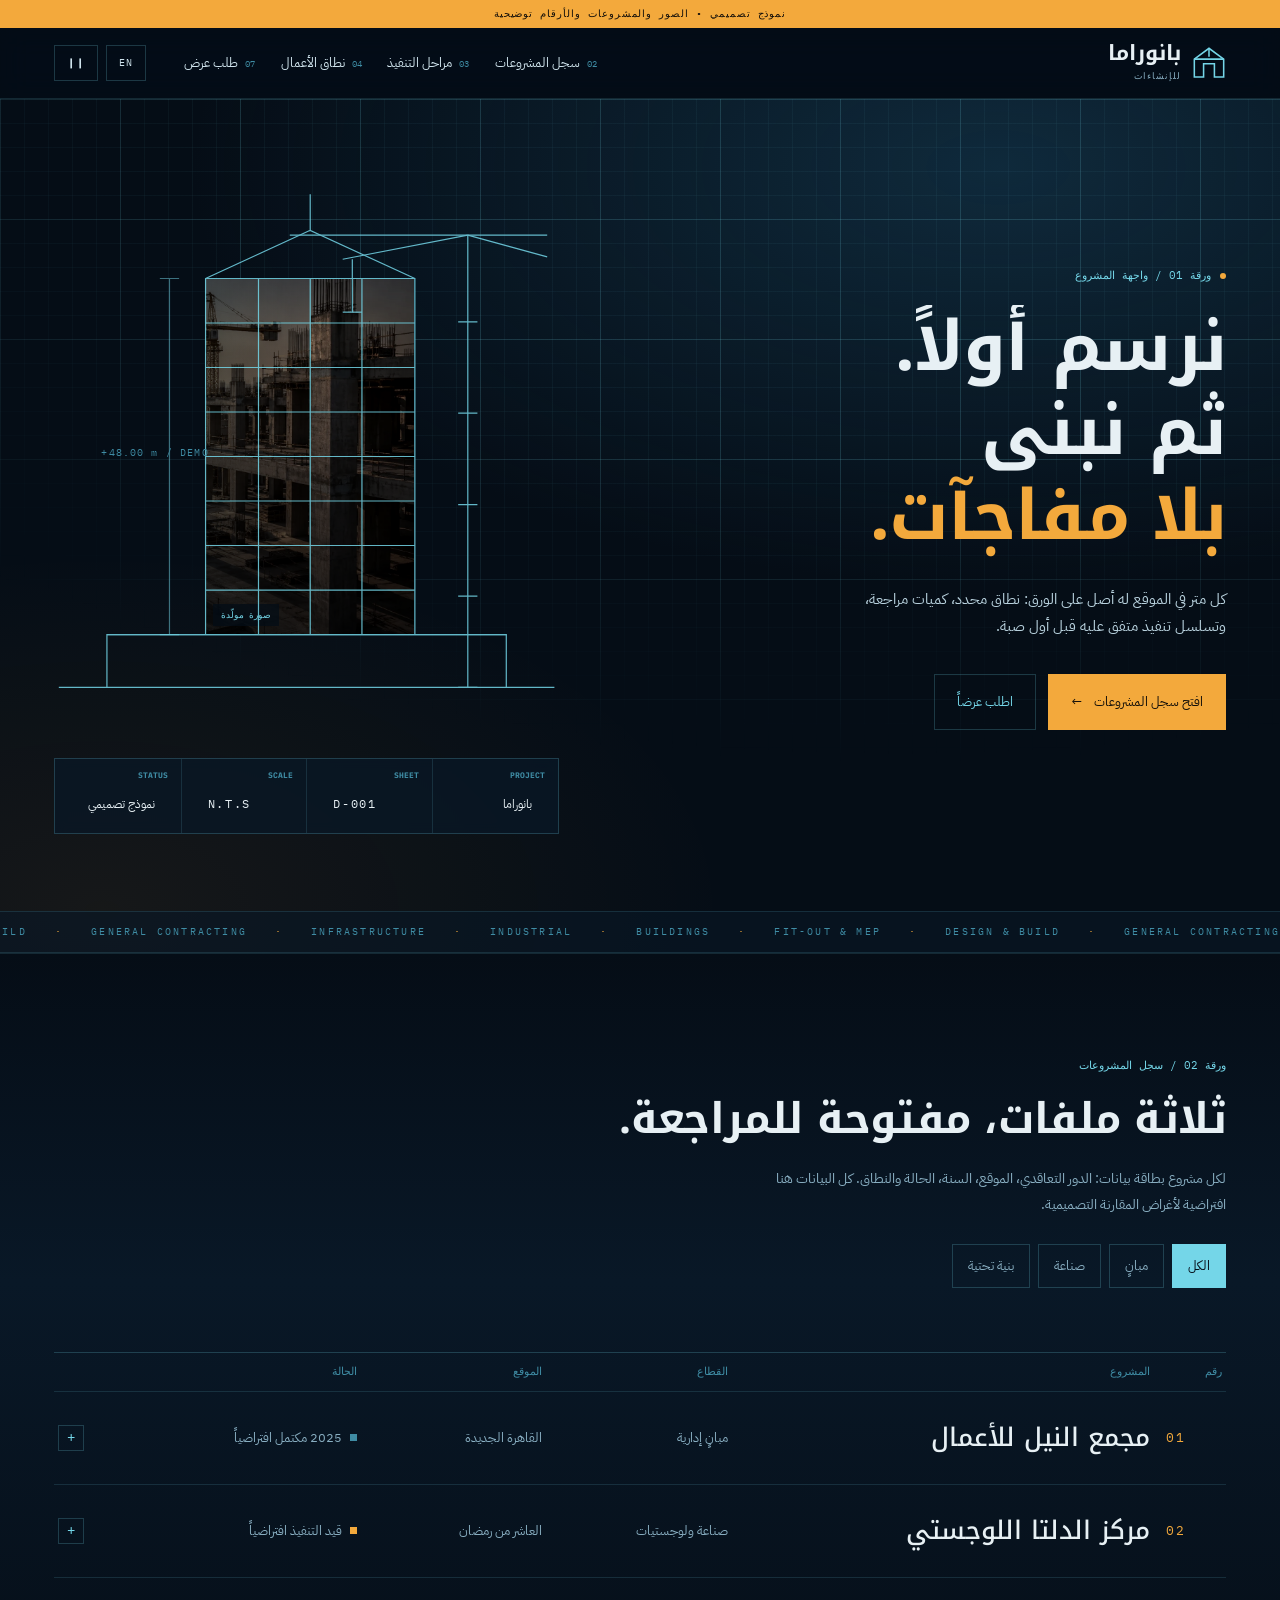
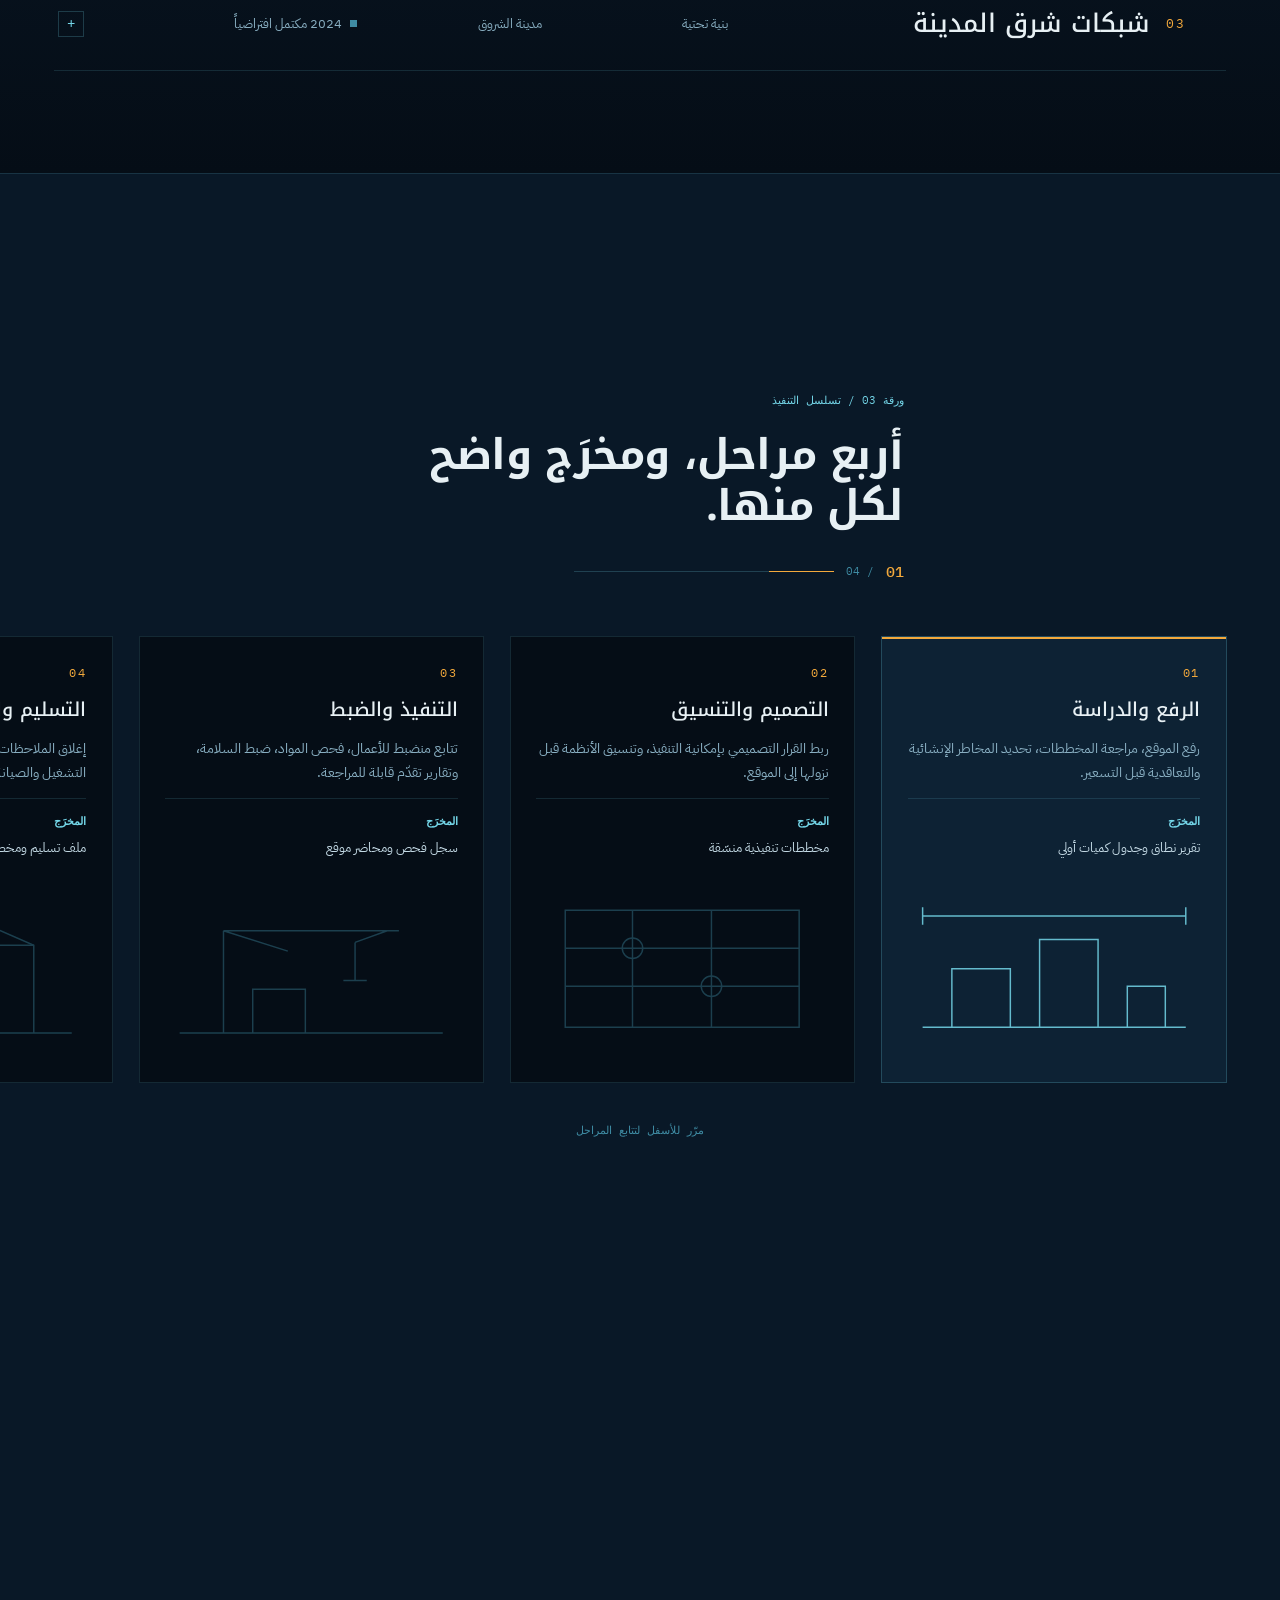
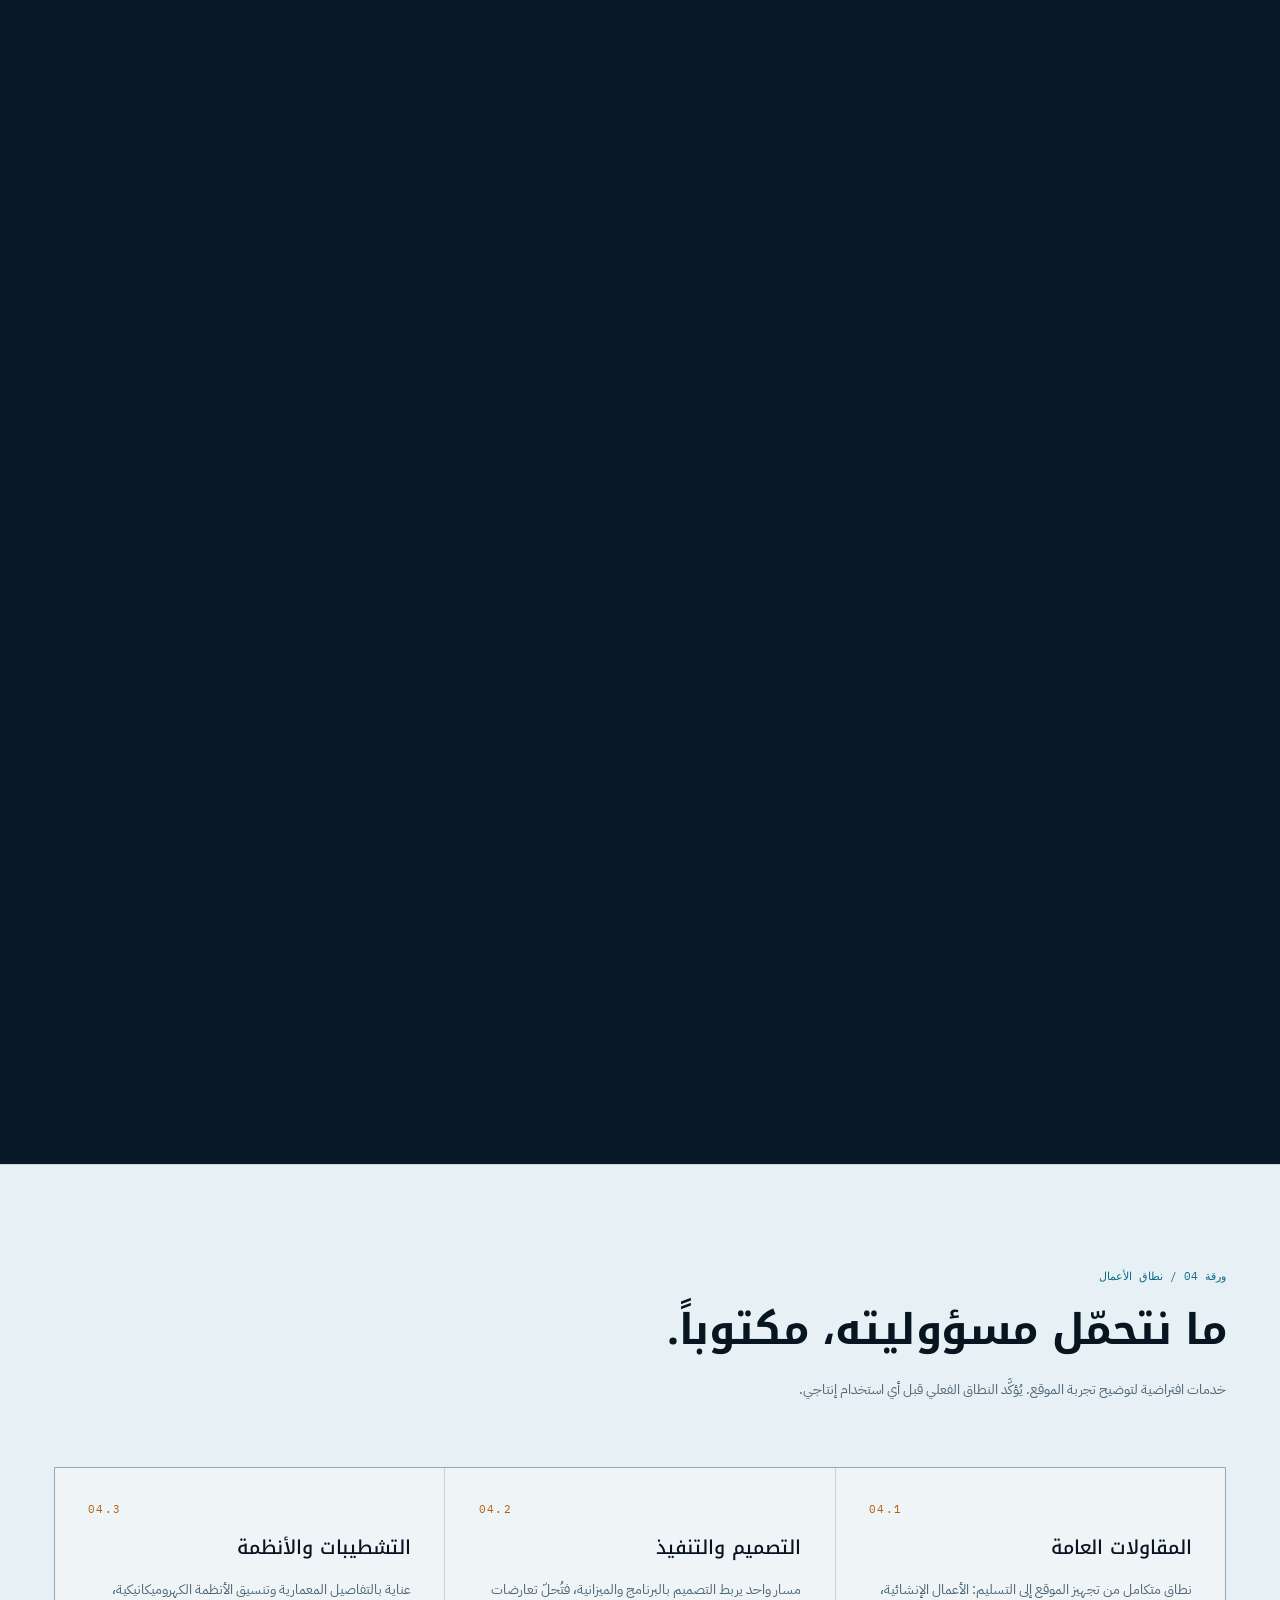
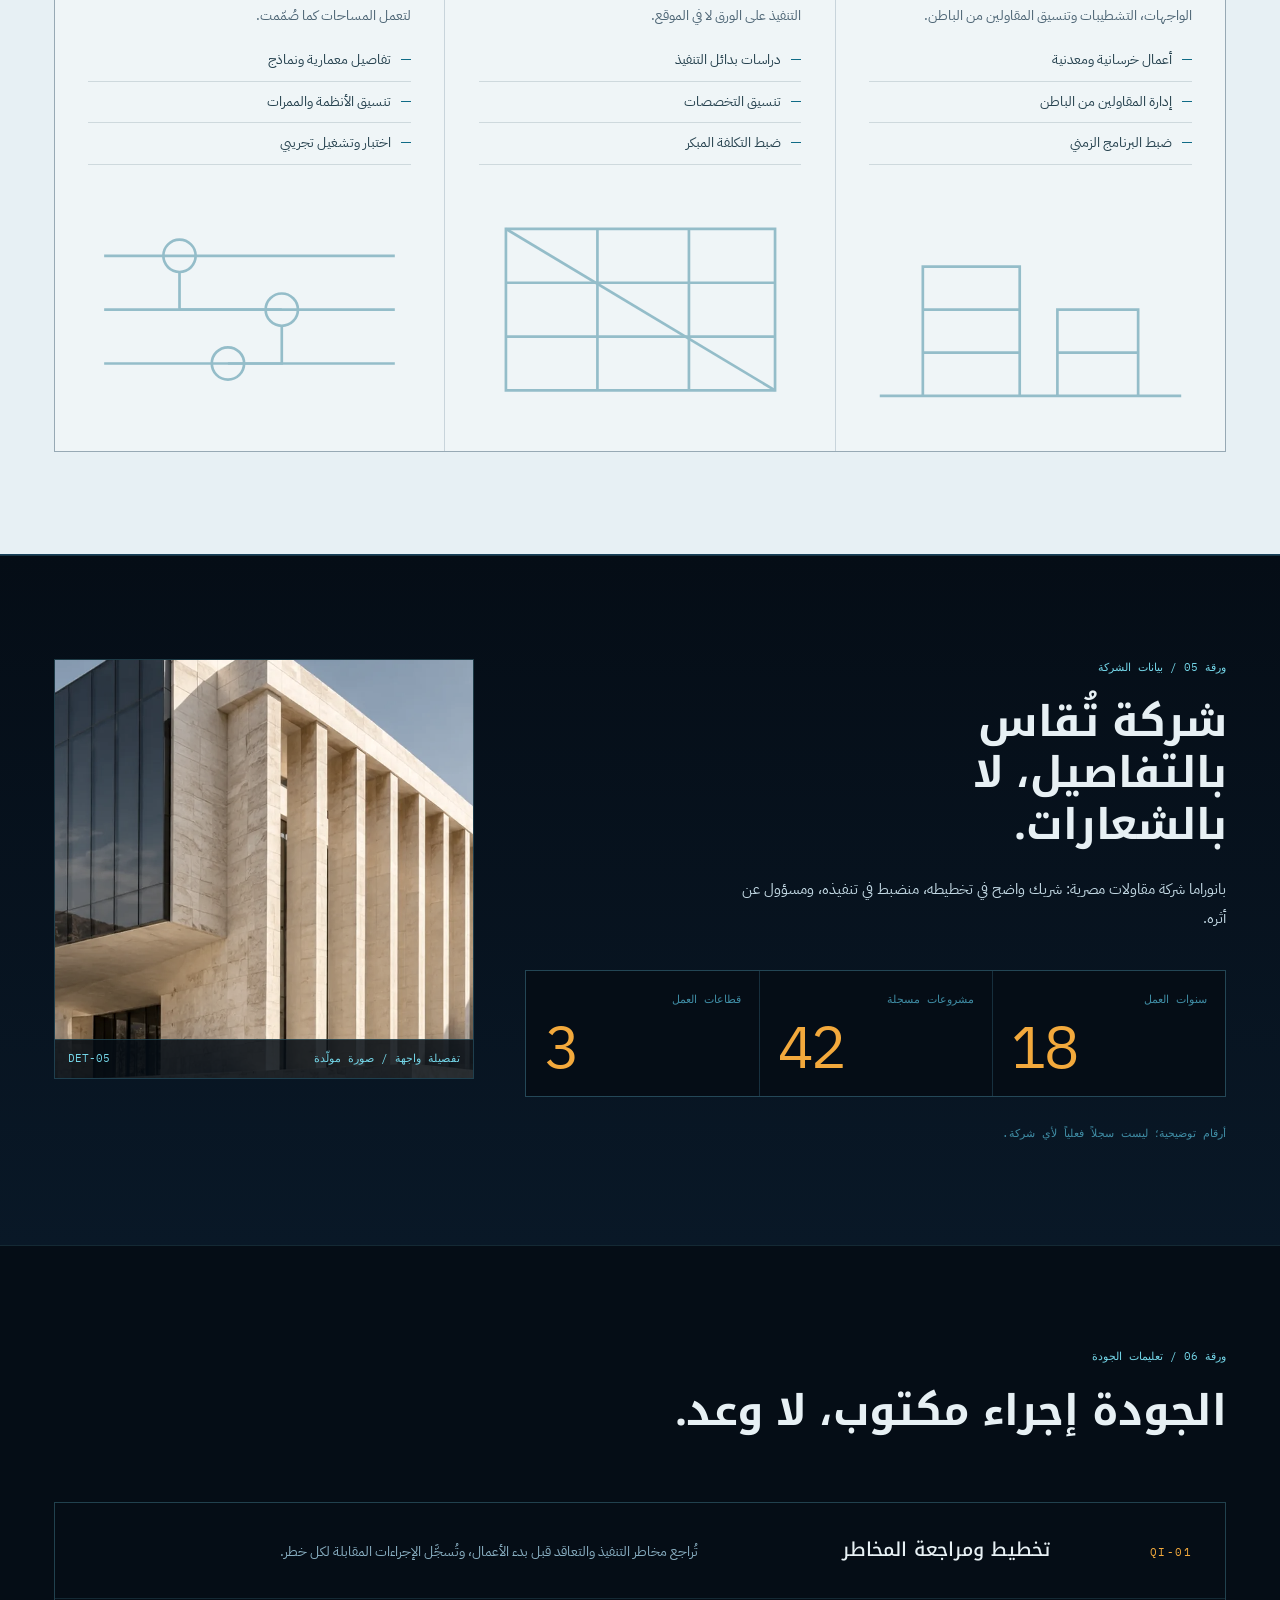
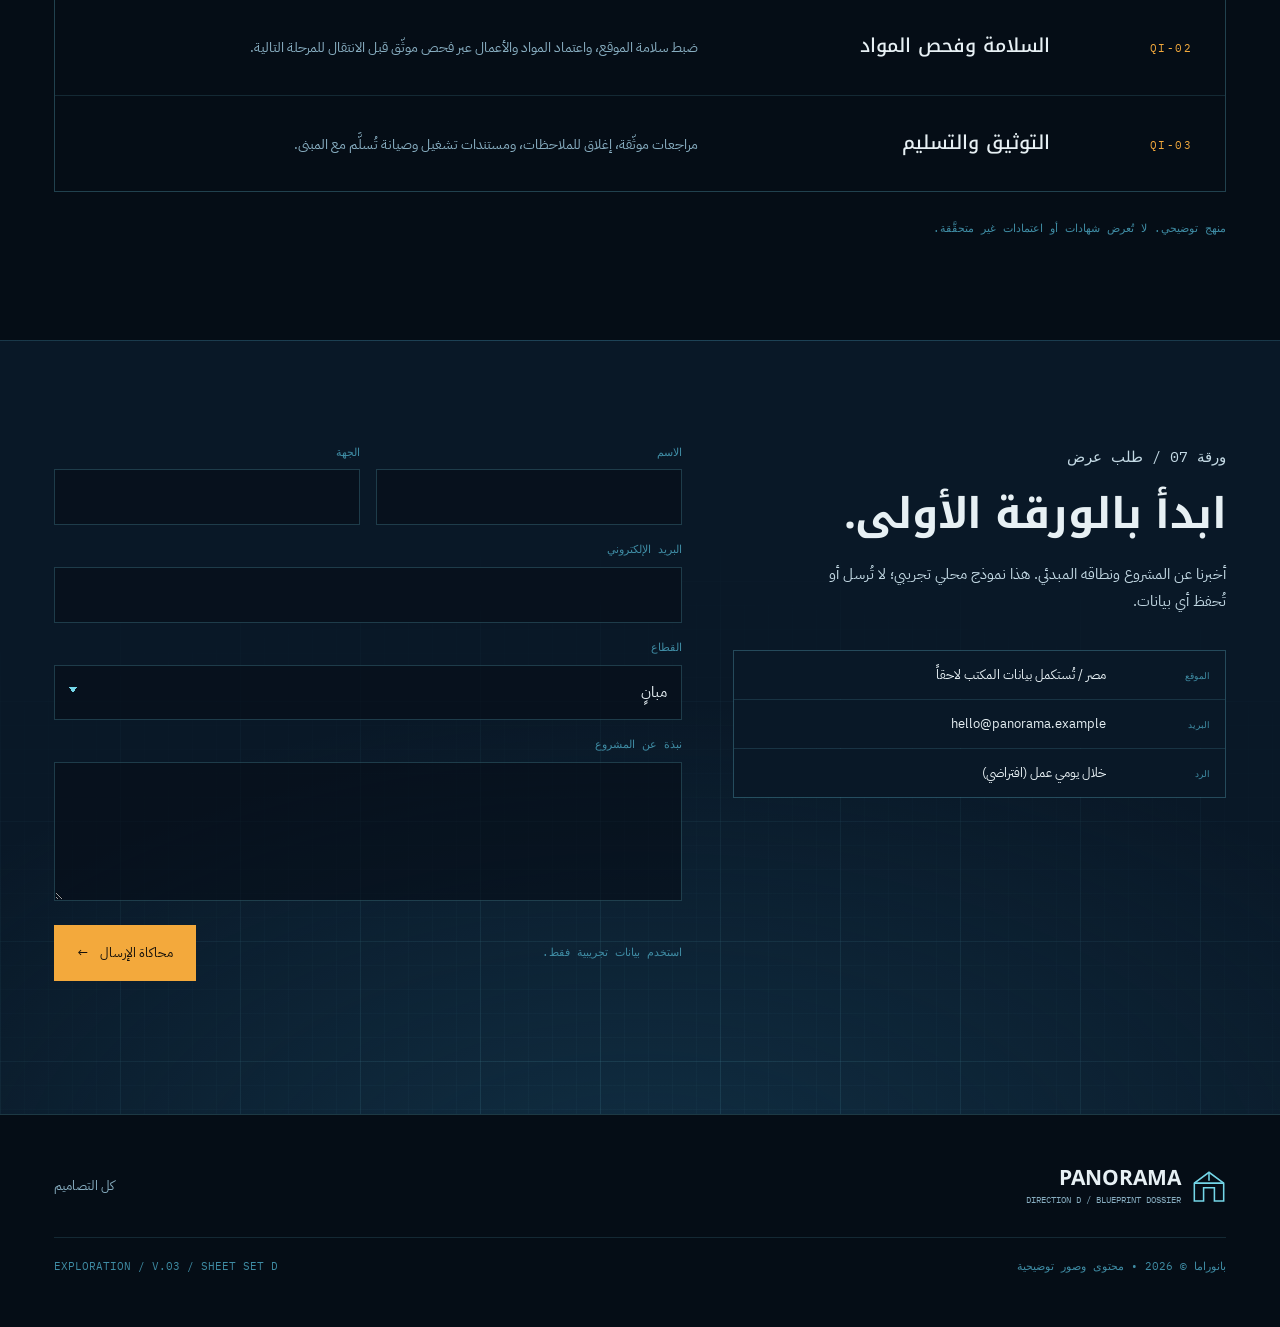
==== commit 40b5e6fd: "Rename the company to Panorama across all design proposals Replace the placeholder brand with بانورا" ====
--- a/designs/v3/d-blueprint/index.html
+++ b/designs/v3/d-blueprint/index.html
@@ -6,7 +6,7 @@
 <meta name="robots" content="noindex,nofollow">
 <meta name="theme-color" content="#06101a">
 <meta name="description" content="اتجاه تصميمي تجريبي (د) لشركة إنشاءات خيالية — لغة الرسم الهندسي والملف الفني.">
-<title>D — Blueprint Dossier | MADAR DEMO</title>
+<title>D — Blueprint Dossier | PANORAMA</title>
 <link rel="preconnect" href="https://fonts.googleapis.com">
 <link rel="preconnect" href="https://fonts.gstatic.com" crossorigin>
 <link rel="icon" href="data:image/svg+xml,%3Csvg xmlns='http://www.w3.org/2000/svg' viewBox='0 0 44 44'%3E%3Crect width='44' height='44' fill='%231b4332'/%3E%3Cpath d='M7 36V18L22 7l15 11v18h-9V23h-12v13H7Z' fill='none' stroke='%23fff' stroke-width='2.5'/%3E%3C/svg%3E"><link rel="stylesheet" href="https://fonts.googleapis.com/css2?family=Archivo:wght@400;500;600;700&family=IBM+Plex+Mono:wght@400;500&family=IBM+Plex+Sans+Arabic:wght@400;500;600&family=Noto+Kufi+Arabic:wght@500;700&display=swap">
@@ -19,7 +19,7 @@
 <a class="skip" href="#main"><span data-ar="تخطَّ إلى المحتوى" data-en="Skip to content">تخطَّ إلى المحتوى</span></a>
 
 <p class="demo-strip">
-  <span data-ar="نموذج تصميمي • شركة خيالية • الصور مولّدة والمشروعات والأرقام افتراضية" data-en="DESIGN PROTOTYPE • FICTIONAL COMPANY • GENERATED IMAGERY, ILLUSTRATIVE PROJECTS &amp; FIGURES">نموذج تصميمي • شركة خيالية • الصور مولّدة والمشروعات والأرقام افتراضية</span>
+  <span data-ar="نموذج تصميمي • الصور والمشروعات والأرقام توضيحية" data-en="DESIGN PROTOTYPE • ILLUSTRATIVE IMAGERY, PROJECTS &amp; FIGURES">نموذج تصميمي • الصور والمشروعات والأرقام توضيحية</span>
 </p>
 
 <header class="hdr" data-header>
@@ -29,8 +29,8 @@
       <path d="M3 17H41M22 3V14" stroke="currentColor" stroke-width="2"/>
     </svg>
     <span class="brand-text">
-      <strong data-ar="مَدار" data-en="MADAR">مَدار</strong>
-      <small data-ar="التجريبية للإنشاءات" data-en="DEMONSTRATION CONSTRUCTION">التجريبية للإنشاءات</small>
+      <strong data-ar="بانوراما" data-en="PANORAMA">بانوراما</strong>
+      <small data-ar="للإنشاءات" data-en="CONSTRUCTION">للإنشاءات</small>
     </span>
   </a>
 
@@ -54,7 +54,7 @@
 <dialog class="menu" id="menu-panel" data-label-ar="قائمة التنقل" data-label-en="Navigation menu" aria-label="قائمة التنقل">
   <div class="menu-grid" aria-hidden="true"></div>
   <div class="menu-head">
-    <span class="mono">MADAR / SHEET INDEX</span>
+    <span class="mono">PANORAMA / SHEET INDEX</span>
     <button class="tool" type="button" data-menu-close><span data-ar="إغلاق" data-en="Close">إغلاق</span> <span aria-hidden="true">✕</span></button>
   </div>
   <nav class="menu-list">
@@ -67,7 +67,7 @@
     <a href="#contact"><i class="mono" aria-hidden="true">07</i><span data-ar="طلب عرض" data-en="Enquiry sheet">طلب عرض</span><em aria-hidden="true">→</em></a>
   </nav>
   <div class="menu-foot">
-    <p class="mono">PROJECT: MADAR-DEMO-2026 · SCALE: N.T.S · STATUS: PROTOTYPE</p>
+    <p class="mono">PROJECT: PANORAMA-2026 · SCALE: N.T.S · STATUS: PROTOTYPE</p>
     <a class="mono" href="../../../index.html"><span data-ar="العودة إلى كل التصاميم" data-en="Back to all designs">العودة إلى كل التصاميم</span> ↗</a>
   </div>
 </dialog>
@@ -138,7 +138,7 @@
         </div>
 
         <figcaption class="title-block">
-          <span><b class="mono">PROJECT</b><span data-ar="مَدار التجريبية" data-en="MADAR DEMO">مَدار التجريبية</span></span>
+          <span><b class="mono">PROJECT</b><span data-ar="بانوراما" data-en="PANORAMA">بانوراما</span></span>
           <span><b class="mono">SHEET</b><span class="mono" dir="ltr">D-001</span></span>
           <span><b class="mono">SCALE</b><span class="mono" dir="ltr">N.T.S</span></span>
           <span><b class="mono">STATUS</b><span data-ar="نموذج تصميمي" data-en="Prototype">نموذج تصميمي</span></span>
@@ -160,7 +160,7 @@
     <div class="sheet-head">
       <p class="mono tag"><span data-ar="ورقة 02 / سجل المشروعات" data-en="SHEET 02 / PROJECT REGISTER">ورقة 02 / سجل المشروعات</span></p>
       <h2 data-reveal data-ar="ثلاثة ملفات، مفتوحة للمراجعة." data-en="Three dossiers, open for review.">ثلاثة ملفات، مفتوحة للمراجعة.</h2>
-      <p class="sheet-note" data-reveal data-ar="لكل مشروع بطاقة بيانات: الدور التعاقدي، الموقع، السنة، الحالة والنطاق. كل البيانات هنا افتراضية لأغراض المقارنة التصميمية." data-en="Each project carries a data record: contractual role, location, year, status and scope. All data here is fictional, for design comparison only.">لكل مشروع بطاقة بيانات: الدور التعاقدي، الموقع، السنة، الحالة والنطاق. كل البيانات هنا افتراضية لأغراض المقارنة التصميمية.</p>
+      <p class="sheet-note" data-reveal data-ar="لكل مشروع بطاقة بيانات: الدور التعاقدي، الموقع، السنة، الحالة والنطاق. كل البيانات هنا افتراضية لأغراض المقارنة التصميمية." data-en="Each project carries a data record: contractual role, location, year, status and scope. All data here is illustrative, for design review only.">لكل مشروع بطاقة بيانات: الدور التعاقدي، الموقع، السنة، الحالة والنطاق. كل البيانات هنا افتراضية لأغراض المقارنة التصميمية.</p>
       <div class="filters" role="group" data-label-ar="تصفية المشروعات" data-label-en="Filter projects" aria-label="تصفية المشروعات">
         <button type="button" data-filter="all" aria-pressed="true"><span data-ar="الكل" data-en="All">الكل</span></button>
         <button type="button" data-filter="buildings" aria-pressed="false"><span data-ar="مبانٍ" data-en="Buildings">مبانٍ</span></button>
@@ -210,7 +210,7 @@
               <div><dt class="mono" data-ar="التسليم" data-en="Handover">التسليم</dt><dd data-ar="على مراحل" data-en="Phased">على مراحل</dd></div>
             </dl>
             <p data-ar="نطاق افتراضي: الهيكل الخرساني، الواجهات الحجرية والزجاجية، التشطيبات الداخلية وتنسيق الأنظمة الكهروميكانيكية حتى التشغيل التجريبي." data-en="Illustrative scope: concrete structure, stone and glazed façades, interior finishes and MEP coordination through to commissioning.">نطاق افتراضي: الهيكل الخرساني، الواجهات الحجرية والزجاجية، التشطيبات الداخلية وتنسيق الأنظمة الكهروميكانيكية حتى التشغيل التجريبي.</p>
-            <p class="dossier-chal"><b class="mono" data-ar="التحدي" data-en="CHALLENGE">التحدي</b><span data-ar="تسليم الأدوار الإدارية على مراحل أثناء استمرار أعمال التشطيب في الأدوار العليا — تسلسل مواقع افتراضي يوضّح كيف تُعرض هذه المعلومة." data-en="Phased handover of office floors while finishing works continued above — a fictional sequencing note showing how such information would be presented.">تسليم الأدوار الإدارية على مراحل أثناء استمرار أعمال التشطيب في الأدوار العليا — تسلسل مواقع افتراضي يوضّح كيف تُعرض هذه المعلومة.</span></p>
+            <p class="dossier-chal"><b class="mono" data-ar="التحدي" data-en="CHALLENGE">التحدي</b><span data-ar="تسليم الأدوار الإدارية على مراحل أثناء استمرار أعمال التشطيب في الأدوار العليا — تسلسل مواقع افتراضي يوضّح كيف تُعرض هذه المعلومة." data-en="Phased handover of office floors while finishing works continued above — an illustrative sequencing note showing how such information would be presented.">تسليم الأدوار الإدارية على مراحل أثناء استمرار أعمال التشطيب في الأدوار العليا — تسلسل مواقع افتراضي يوضّح كيف تُعرض هذه المعلومة.</span></p>
           </div>
         </div>
       </article>
@@ -245,7 +245,7 @@
               <div><dt class="mono" data-ar="التسليم" data-en="Handover">التسليم</dt><dd data-ar="على قطاعات" data-en="By sector">على قطاعات</dd></div>
             </dl>
             <p data-ar="نطاق افتراضي: الأساسات، الهياكل المعدنية ذات البحور الواسعة، أرضيات التخزين، أرصفة التحميل والمرافق التشغيلية." data-en="Illustrative scope: foundations, long-span structural steel, warehouse slabs, loading aprons and operational utilities.">نطاق افتراضي: الأساسات، الهياكل المعدنية ذات البحور الواسعة، أرضيات التخزين، أرصفة التحميل والمرافق التشغيلية.</p>
-            <p class="dossier-chal"><b class="mono" data-ar="التحدي" data-en="CHALLENGE">التحدي</b><span data-ar="تشغيل أول قطاع تخزين قبل اكتمال باقي الهيكل — مثال افتراضي على فصل مناطق العمل عن مناطق التشغيل." data-en="Bringing the first storage sector into use before the remaining frame was complete — a fictional example of separating working zones from operating zones.">تشغيل أول قطاع تخزين قبل اكتمال باقي الهيكل — مثال افتراضي على فصل مناطق العمل عن مناطق التشغيل.</span></p>
+            <p class="dossier-chal"><b class="mono" data-ar="التحدي" data-en="CHALLENGE">التحدي</b><span data-ar="تشغيل أول قطاع تخزين قبل اكتمال باقي الهيكل — مثال افتراضي على فصل مناطق العمل عن مناطق التشغيل." data-en="Bringing the first storage sector into use before the remaining frame was complete — an illustrative example of separating working zones from operating zones.">تشغيل أول قطاع تخزين قبل اكتمال باقي الهيكل — مثال افتراضي على فصل مناطق العمل عن مناطق التشغيل.</span></p>
           </div>
         </div>
       </article>
@@ -279,8 +279,8 @@
               <div><dt class="mono" data-ar="الطرق" data-en="Roads">الطرق</dt><dd><span dir="ltr">6 km</span> <small data-ar="(افتراضي)" data-en="(illustrative)">(افتراضي)</small></dd></div>
               <div><dt class="mono" data-ar="التسليم" data-en="Handover">التسليم</dt><dd data-ar="قطاع واحد" data-en="Single package">قطاع واحد</dd></div>
             </dl>
-            <p data-ar="نطاق افتراضي: شبكات المرافق، أعمال الحفر والردم، الطرق الداخلية وإعادة التسوية. الصورة تصوّر إنشائي عام وليست توثيقاً لهذا المشروع الافتراضي." data-en="Illustrative scope: utility networks, excavation and backfill, internal roads and regrading. The image is a general construction concept, not documentation of this fictional project.">نطاق افتراضي: شبكات المرافق، أعمال الحفر والردم، الطرق الداخلية وإعادة التسوية. الصورة تصوّر إنشائي عام وليست توثيقاً لهذا المشروع الافتراضي.</p>
-            <p class="dossier-chal"><b class="mono" data-ar="التحدي" data-en="CHALLENGE">التحدي</b><span data-ar="العمل داخل طرق مستخدمة مع إبقاء الحركة مفتوحة — مثال افتراضي على تخطيط التحويلات المرورية." data-en="Working within live roads while keeping traffic open — a fictional example of planning temporary diversions.">العمل داخل طرق مستخدمة مع إبقاء الحركة مفتوحة — مثال افتراضي على تخطيط التحويلات المرورية.</span></p>
+            <p data-ar="نطاق افتراضي: شبكات المرافق، أعمال الحفر والردم، الطرق الداخلية وإعادة التسوية. الصورة تصوّر إنشائي عام وليست توثيقاً لهذا المشروع الافتراضي." data-en="Illustrative scope: utility networks, excavation and backfill, internal roads and regrading. The image is a general construction concept, not documentation of this illustrative project.">نطاق افتراضي: شبكات المرافق، أعمال الحفر والردم، الطرق الداخلية وإعادة التسوية. الصورة تصوّر إنشائي عام وليست توثيقاً لهذا المشروع الافتراضي.</p>
+            <p class="dossier-chal"><b class="mono" data-ar="التحدي" data-en="CHALLENGE">التحدي</b><span data-ar="العمل داخل طرق مستخدمة مع إبقاء الحركة مفتوحة — مثال افتراضي على تخطيط التحويلات المرورية." data-en="Working within live roads while keeping traffic open — an illustrative example of planning temporary diversions.">العمل داخل طرق مستخدمة مع إبقاء الحركة مفتوحة — مثال افتراضي على تخطيط التحويلات المرورية.</span></p>
           </div>
         </div>
       </article>
@@ -382,7 +382,7 @@
       <div class="company-copy">
         <p class="mono tag"><span data-ar="ورقة 05 / بيانات الشركة" data-en="SHEET 05 / COMPANY DATA">ورقة 05 / بيانات الشركة</span></p>
         <h2 data-reveal data-ar="شركة تُقاس بالتفاصيل، لا بالشعارات." data-en="A company measured in details, not slogans.">شركة تُقاس بالتفاصيل، لا بالشعارات.</h2>
-        <p class="lede" data-reveal data-ar="مَدار التجريبية شركة خيالية أُنشئت لاستكشاف تجربة موقع مقاولات مصري. التصوّر هو شريك واضح في تخطيطه، منضبط في تنفيذه، ومسؤول عن أثره." data-en="Madar Demo is a fictional company created to explore the experience of an Egyptian contractor’s website. The concept is a partner with clarity in planning, discipline in delivery and responsibility for its impact.">مَدار التجريبية شركة خيالية أُنشئت لاستكشاف تجربة موقع مقاولات مصري. التصوّر هو شريك واضح في تخطيطه، منضبط في تنفيذه، ومسؤول عن أثره.</p>
+        <p class="lede" data-reveal data-ar="بانوراما شركة مقاولات مصرية: شريك واضح في تخطيطه، منضبط في تنفيذه، ومسؤول عن أثره." data-en="Panorama is an Egyptian construction company: a partner with clarity in planning, discipline in delivery and responsibility for its impact.">بانوراما شركة مقاولات مصرية: شريك واضح في تخطيطه، منضبط في تنفيذه، ومسؤول عن أثره.</p>
         <dl class="data-block" data-reveal-group>
           <div data-reveal><dt class="mono" data-ar="سنوات العمل" data-en="YEARS ACTIVE">سنوات العمل</dt><dd><b data-count="18" dir="ltr">18</b></dd></div>
           <div data-reveal><dt class="mono" data-ar="مشروعات مسجلة" data-en="PROJECTS LOGGED">مشروعات مسجلة</dt><dd><b data-count="42" dir="ltr">42</b></dd></div>
@@ -439,7 +439,7 @@
         <p data-reveal data-ar="أخبرنا عن المشروع ونطاقه المبدئي. هذا نموذج محلي تجريبي؛ لا تُرسل أو تُحفظ أي بيانات." data-en="Tell us about the project and its initial scope. This is a local demonstration form; nothing is sent or stored.">أخبرنا عن المشروع ونطاقه المبدئي. هذا نموذج محلي تجريبي؛ لا تُرسل أو تُحفظ أي بيانات.</p>
         <dl class="contact-meta mono">
           <div><dt data-ar="الموقع" data-en="Location">الموقع</dt><dd data-ar="مصر / تُستكمل بيانات المكتب لاحقاً" data-en="EGYPT / OFFICE DETAILS TO FOLLOW">مصر / تُستكمل بيانات المكتب لاحقاً</dd></div>
-          <div><dt data-ar="البريد" data-en="Email">البريد</dt><dd><bdi>hello@madar.example</bdi></dd></div>
+          <div><dt data-ar="البريد" data-en="Email">البريد</dt><dd><bdi>hello@panorama.example</bdi></dd></div>
           <div><dt data-ar="الرد" data-en="Response">الرد</dt><dd data-ar="خلال يومي عمل (افتراضي)" data-en="Within two working days (illustrative)">خلال يومي عمل (افتراضي)</dd></div>
         </dl>
       </div>
@@ -475,14 +475,14 @@
         <path d="M3 40V17L22 3L41 17V40H29V23H15V40H3Z" stroke="currentColor" stroke-width="2"/>
         <path d="M3 17H41M22 3V14" stroke="currentColor" stroke-width="2"/>
       </svg>
-      <span class="brand-text"><strong>MADAR</strong><small class="mono">DIRECTION D / BLUEPRINT DOSSIER</small></span>
+      <span class="brand-text"><strong>PANORAMA</strong><small class="mono">DIRECTION D / BLUEPRINT DOSSIER</small></span>
     </a>
     <nav class="ftr-nav">
       <a href="../../../index.html"><span data-ar="كل التصاميم" data-en="All designs">كل التصاميم</span></a>
     </nav>
   </div>
   <p class="ftr-bottom mono">
-    <span data-ar="مَدار التجريبية © 2026 • شركة خيالية • محتوى وصور توضيحية" data-en="MADAR DEMO © 2026 • FICTIONAL COMPANY • ILLUSTRATIVE CONTENT &amp; IMAGERY">مَدار التجريبية © 2026 • شركة خيالية • محتوى وصور توضيحية</span>
+    <span data-ar="بانوراما © 2026 • محتوى وصور توضيحية" data-en="PANORAMA © 2026 • ILLUSTRATIVE CONTENT &amp; IMAGERY">بانوراما © 2026 • محتوى وصور توضيحية</span>
     <span dir="ltr">EXPLORATION / V.03 / SHEET SET D</span>
   </p>
 </footer>
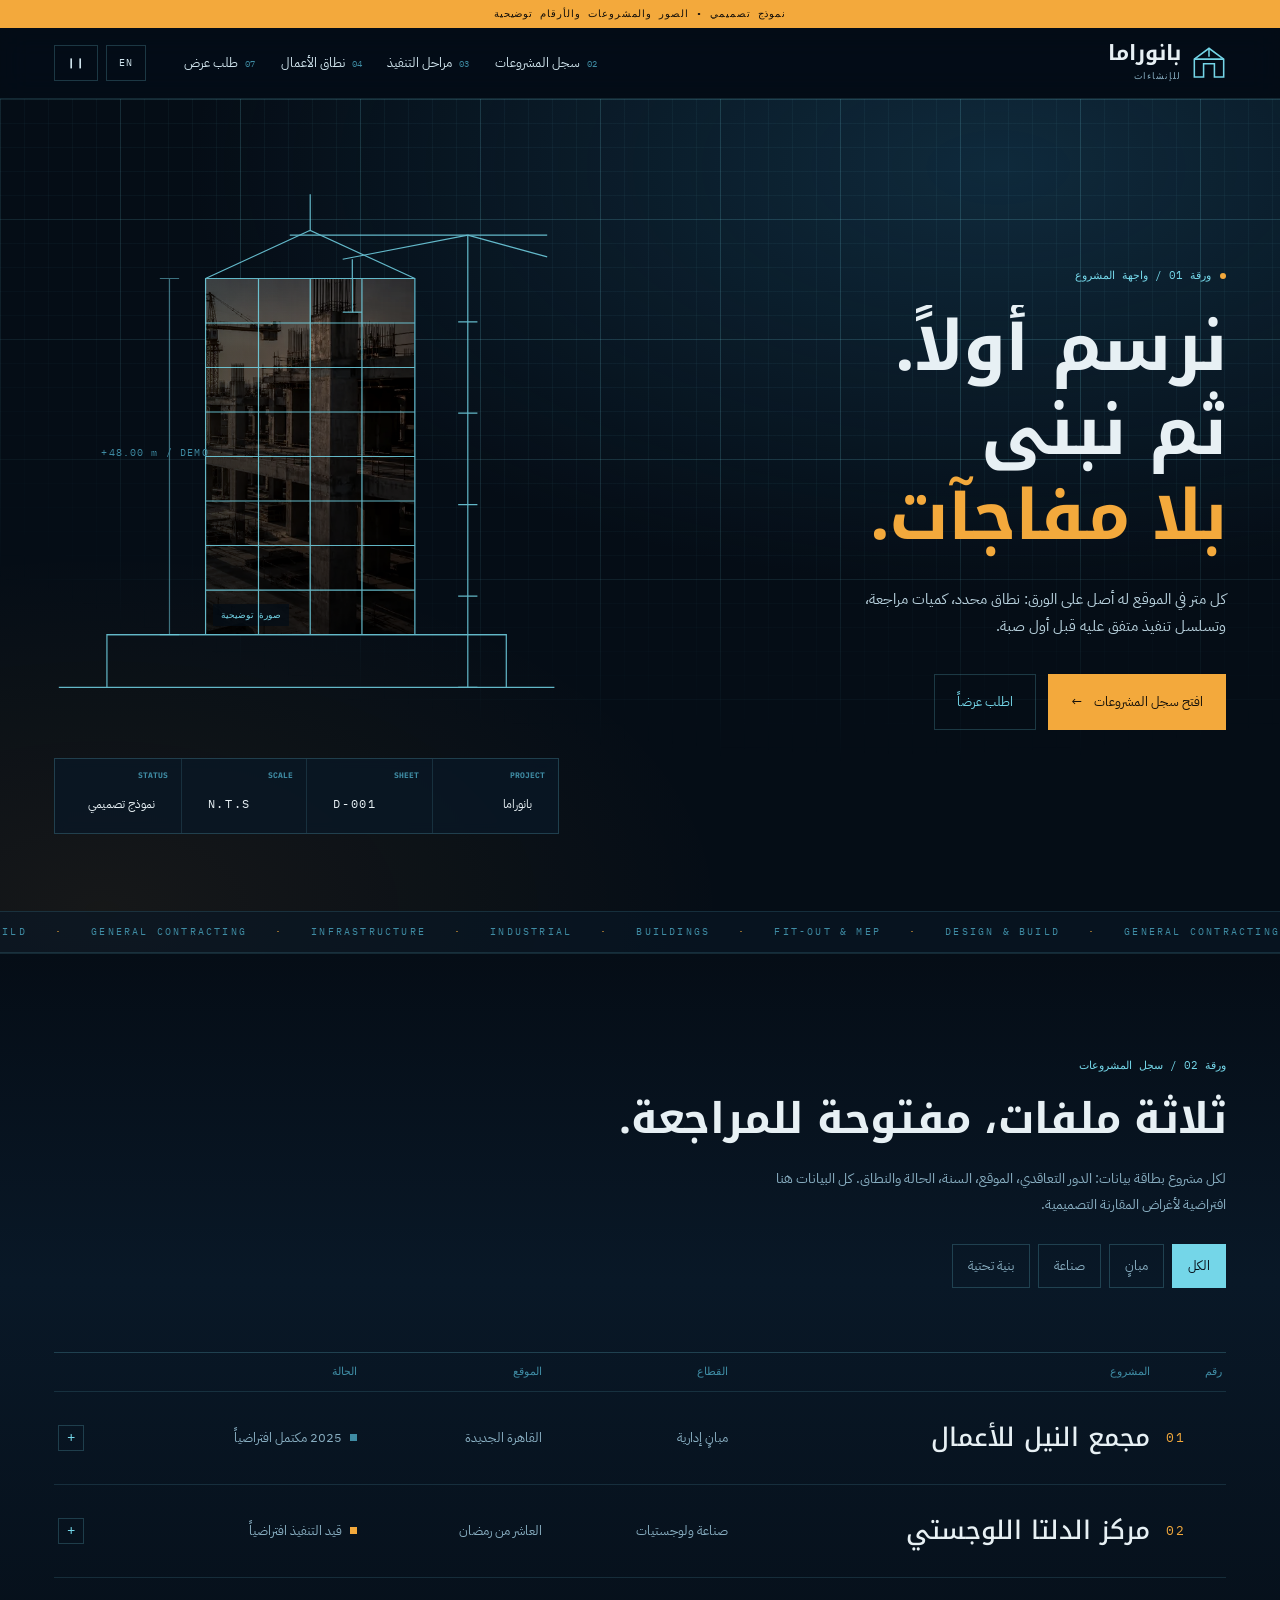
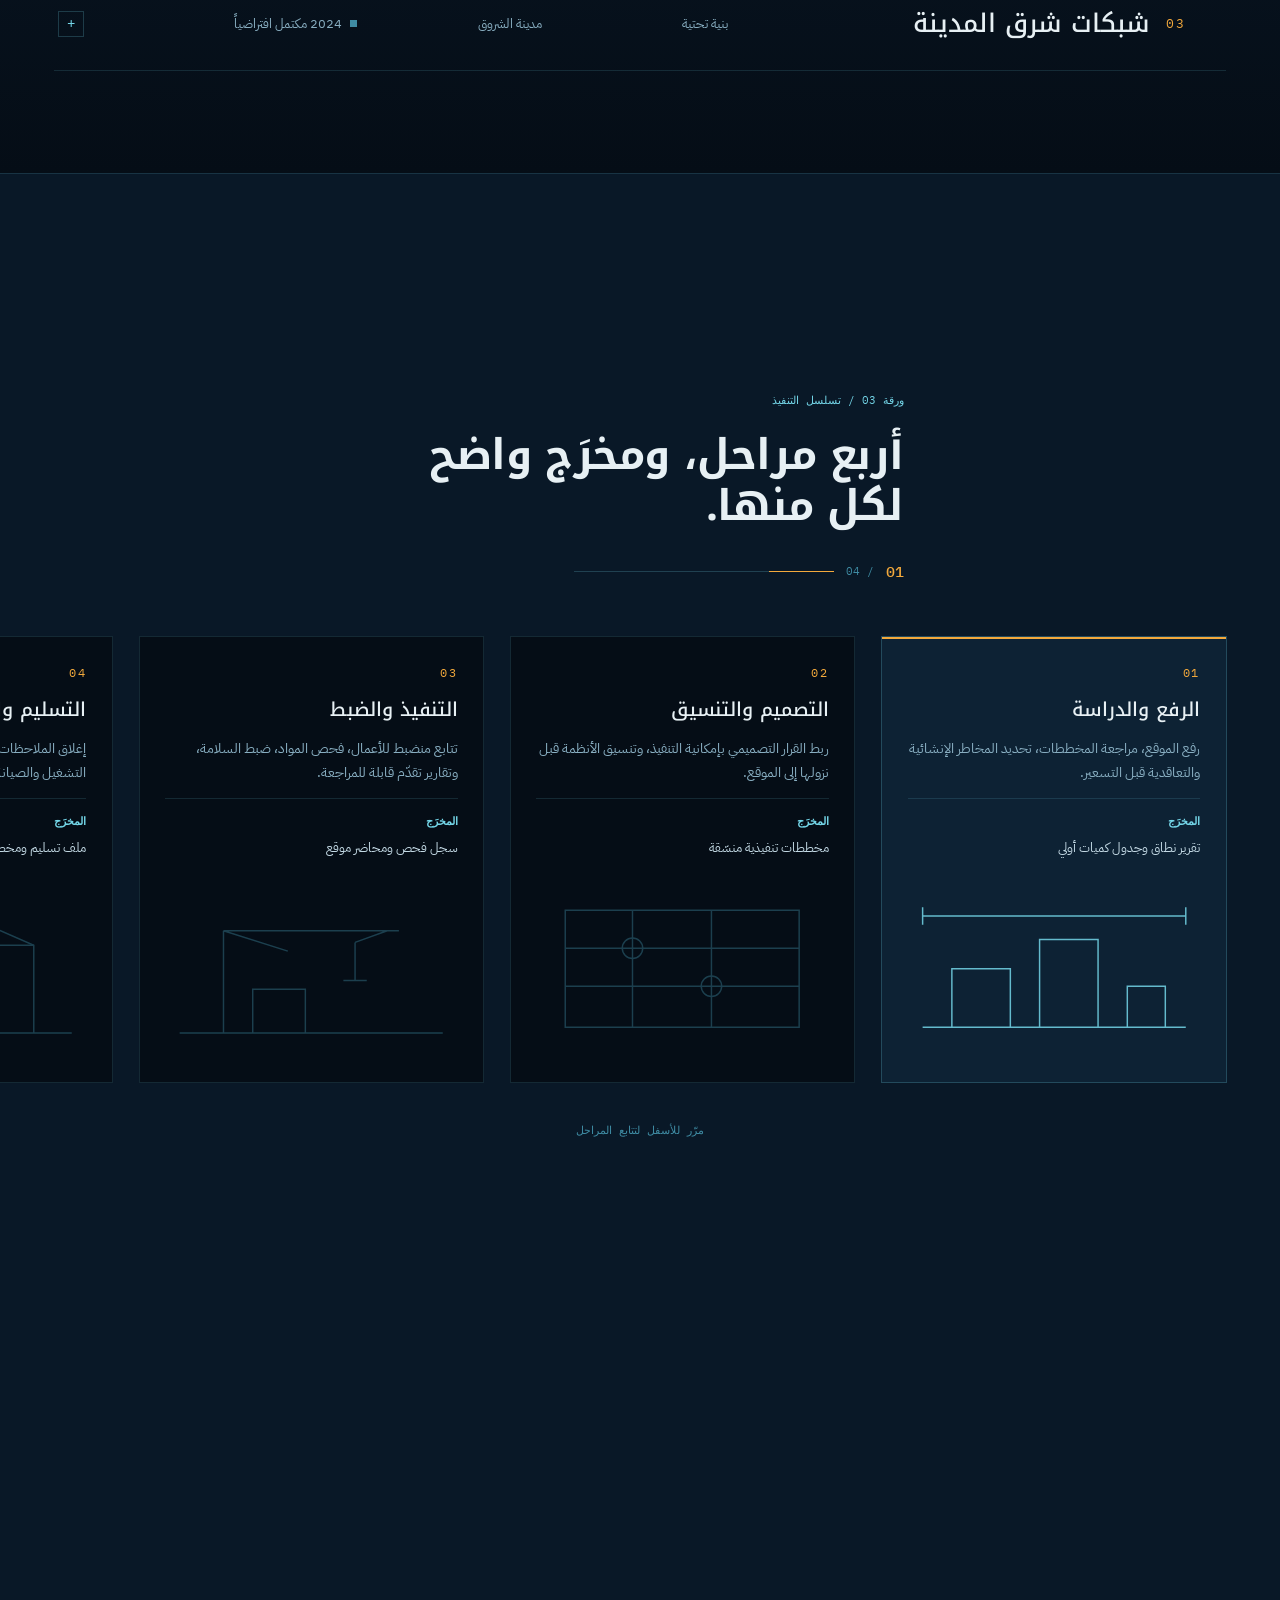
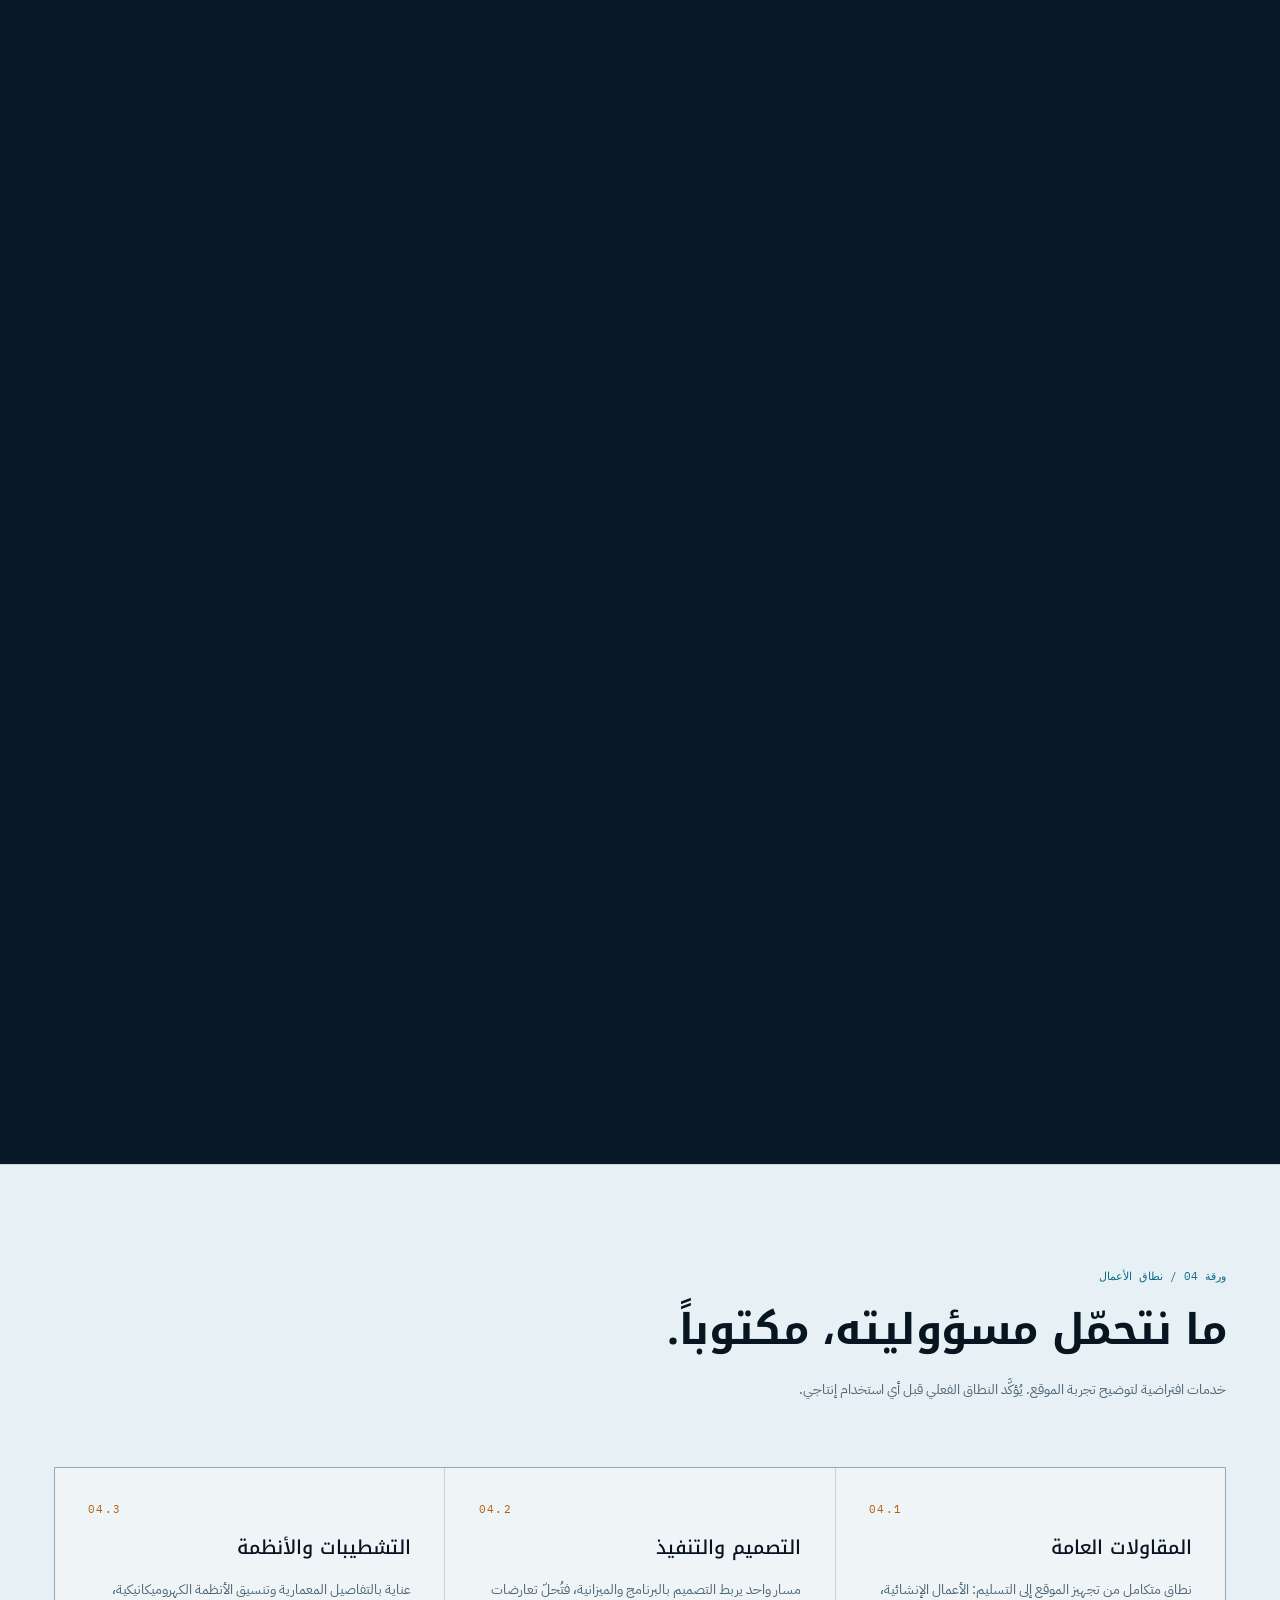
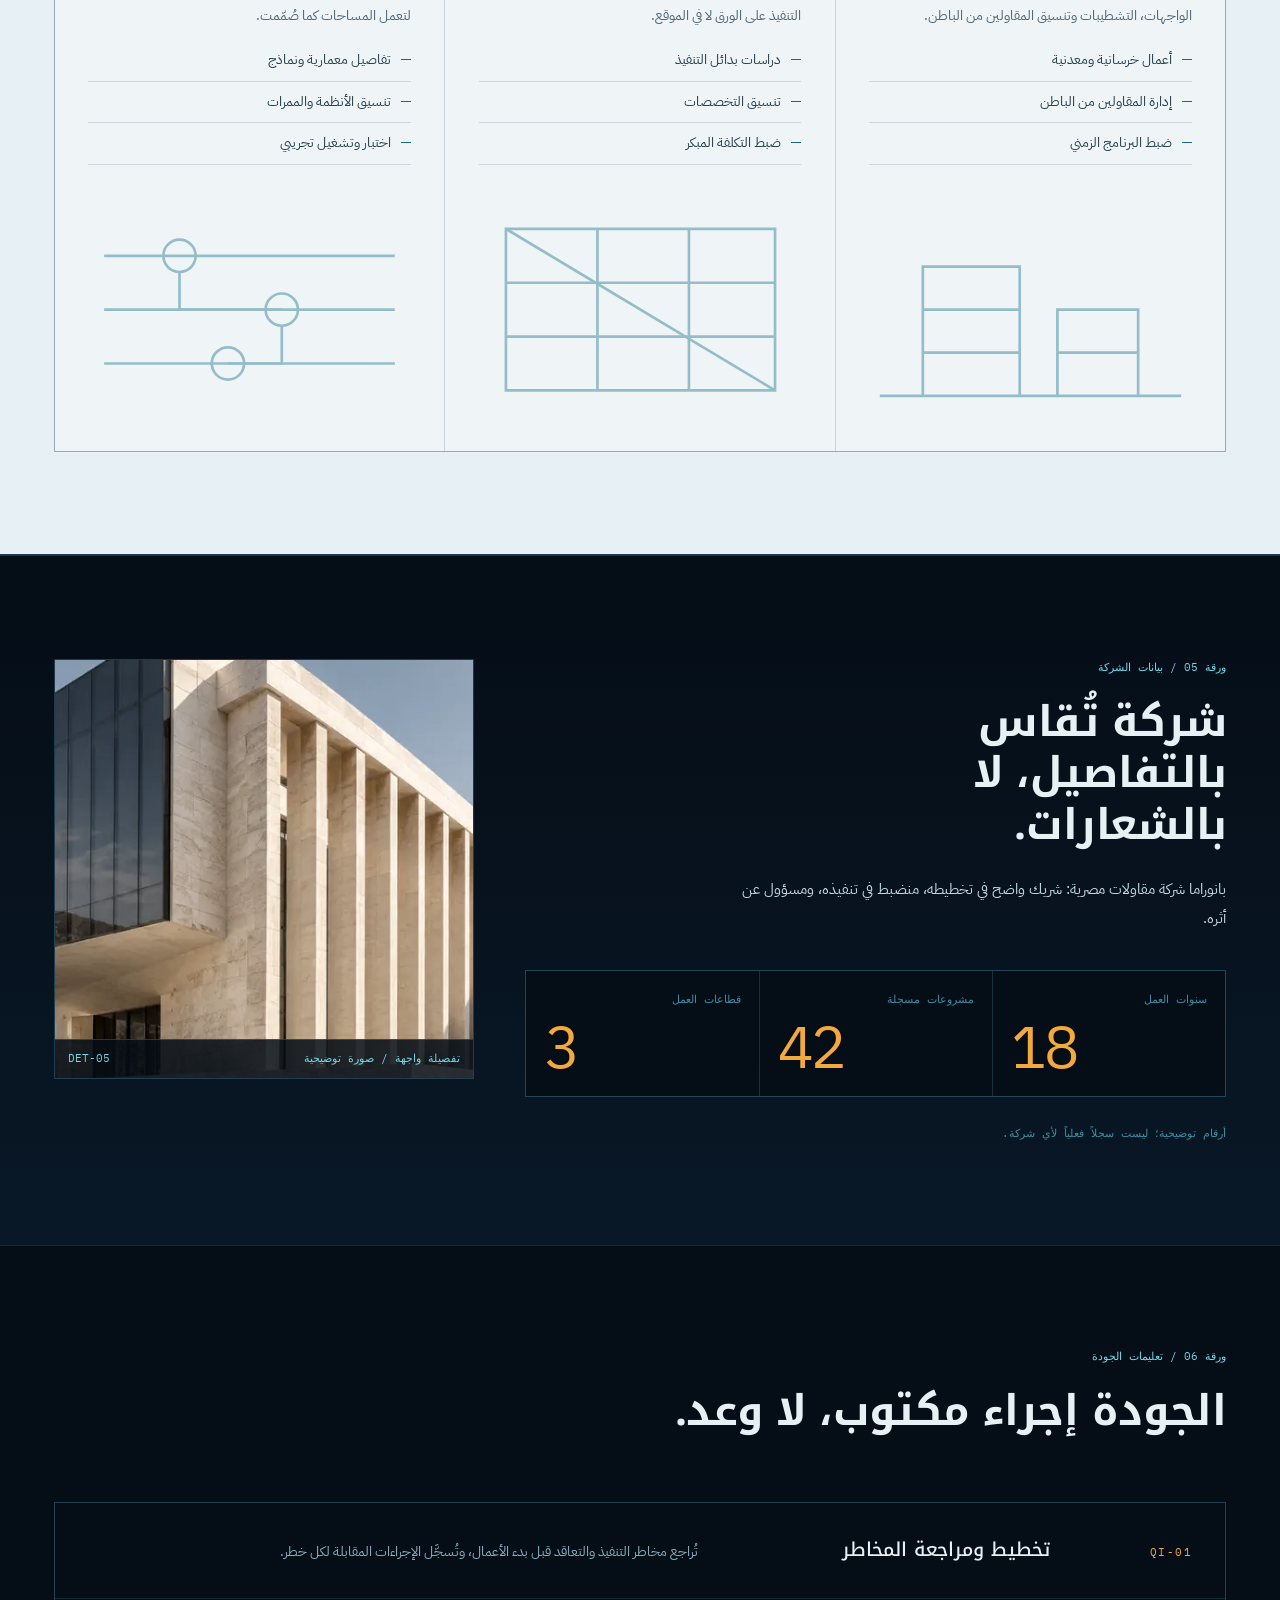
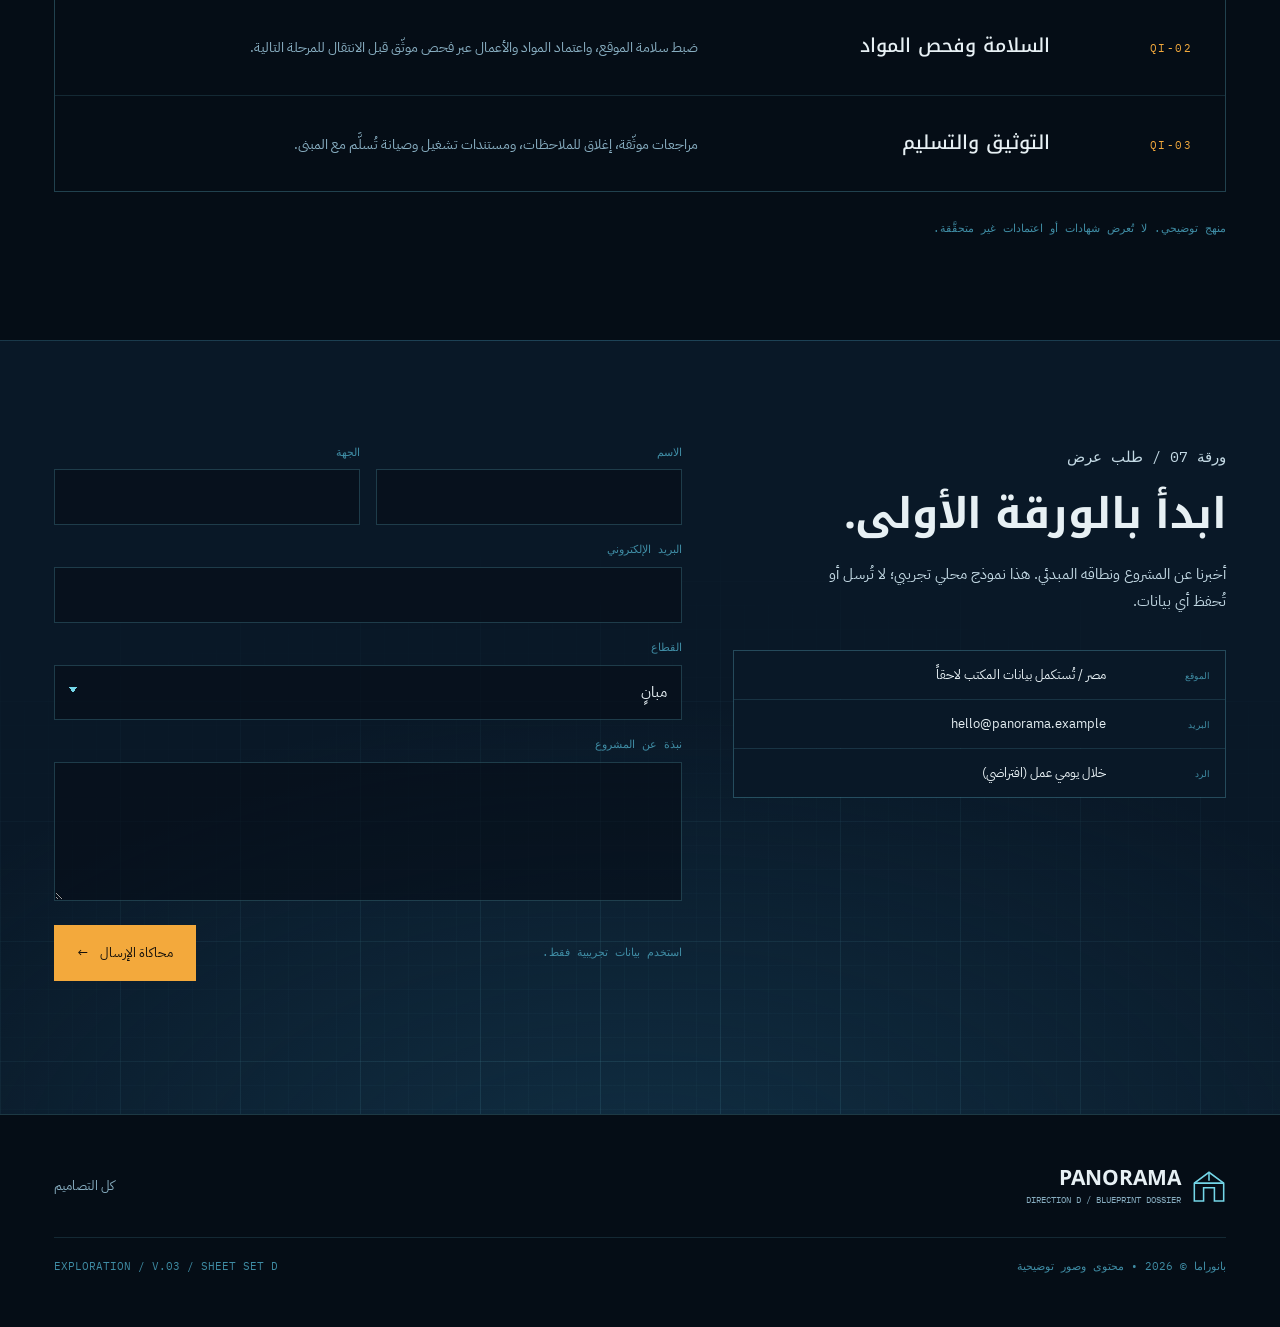
==== commit 3164fcde: "Reword image captions and meta descriptions as illustrative Replace the remaining references describ" ====
--- a/designs/v3/d-blueprint/index.html
+++ b/designs/v3/d-blueprint/index.html
@@ -5,7 +5,7 @@
 <meta name="viewport" content="width=device-width, initial-scale=1">
 <meta name="robots" content="noindex,nofollow">
 <meta name="theme-color" content="#06101a">
-<meta name="description" content="اتجاه تصميمي تجريبي (د) لشركة إنشاءات خيالية — لغة الرسم الهندسي والملف الفني.">
+<meta name="description" content="اتجاه تصميمي تجريبي (د) لموقع بانوراما للإنشاءات — لغة الرسم الهندسي والملف الفني.">
 <title>D — Blueprint Dossier | PANORAMA</title>
 <link rel="preconnect" href="https://fonts.googleapis.com">
 <link rel="preconnect" href="https://fonts.gstatic.com" crossorigin>
@@ -99,11 +99,11 @@
             <picture>
               <source media="(max-width:760px)" srcset="../shared/img/site-portrait-sm.webp">
               <img src="../shared/img/site-portrait.webp" width="760" height="1014" fetchpriority="high"
-                   alt="تصوّر مولّد لهيكل خرساني قيد التنفيذ، وليس مشروعاً حقيقياً"
-                   data-alt-ar="تصوّر مولّد لهيكل خرساني قيد التنفيذ، وليس مشروعاً حقيقياً"
-                   data-alt-en="Generated concept of a concrete frame under construction, not a real project">
+                   alt="تصوّر توضيحي لهيكل خرساني قيد التنفيذ، وليس مشروعاً حقيقياً"
+                   data-alt-ar="تصوّر توضيحي لهيكل خرساني قيد التنفيذ، وليس مشروعاً حقيقياً"
+                   data-alt-en="Illustrative concept of a concrete frame under construction, not a real project">
             </picture>
-            <span class="win-label mono" data-ar="صورة مولّدة" data-en="GENERATED IMAGE">صورة مولّدة</span>
+            <span class="win-label mono" data-ar="صورة توضيحية" data-en="ILLUSTRATIVE IMAGE">صورة توضيحية</span>
           </div>
 
           <svg class="elevation" viewBox="0 0 420 480" fill="none" aria-hidden="true" preserveAspectRatio="xMidYMid meet">
@@ -196,11 +196,11 @@
             <picture>
               <source media="(max-width:760px)" srcset="../shared/img/arch-square-sm.webp">
               <img src="../shared/img/arch-square.webp" width="900" height="900" loading="lazy"
-                   alt="تصوّر معماري مولّد لمبنى حجري بواجهة زجاجية، وليس مشروعاً حقيقياً"
-                   data-alt-ar="تصوّر معماري مولّد لمبنى حجري بواجهة زجاجية، وليس مشروعاً حقيقياً"
-                   data-alt-en="Generated architectural concept of a stone building with a glazed volume, not a real project">
+                   alt="تصوّر معماري توضيحي لمبنى حجري بواجهة زجاجية، وليس مشروعاً حقيقياً"
+                   data-alt-ar="تصوّر معماري توضيحي لمبنى حجري بواجهة زجاجية، وليس مشروعاً حقيقياً"
+                   data-alt-en="Illustrative architectural concept of a stone building with a glazed volume, not a real project">
             </picture>
-            <span class="win-label mono" data-ar="صورة مولّدة" data-en="GENERATED IMAGE">صورة مولّدة</span>
+            <span class="win-label mono" data-ar="صورة توضيحية" data-en="ILLUSTRATIVE IMAGE">صورة توضيحية</span>
           </div>
           <div class="dossier-body">
             <dl class="facts">
@@ -231,11 +231,11 @@
             <picture>
               <source media="(max-width:760px)" srcset="../shared/img/ind-square-sm.webp">
               <img src="../shared/img/ind-square.webp" width="900" height="900" loading="lazy"
-                   alt="تصوّر مولّد لمستودع صناعي بهيكل معدني مكشوف، وليس مشروعاً حقيقياً"
-                   data-alt-ar="تصوّر مولّد لمستودع صناعي بهيكل معدني مكشوف، وليس مشروعاً حقيقياً"
-                   data-alt-en="Generated concept of an industrial warehouse with exposed steel framing, not a real project">
+                   alt="تصوّر توضيحي لمستودع صناعي بهيكل معدني مكشوف، وليس مشروعاً حقيقياً"
+                   data-alt-ar="تصوّر توضيحي لمستودع صناعي بهيكل معدني مكشوف، وليس مشروعاً حقيقياً"
+                   data-alt-en="Illustrative concept of an industrial warehouse with exposed steel framing, not a real project">
             </picture>
-            <span class="win-label mono" data-ar="صورة مولّدة" data-en="GENERATED IMAGE">صورة مولّدة</span>
+            <span class="win-label mono" data-ar="صورة توضيحية" data-en="ILLUSTRATIVE IMAGE">صورة توضيحية</span>
           </div>
           <div class="dossier-body">
             <dl class="facts">
@@ -266,11 +266,11 @@
             <picture>
               <source media="(max-width:760px)" srcset="../shared/img/site-square-sm.webp">
               <img src="../shared/img/site-square.webp" width="900" height="900" loading="lazy"
-                   alt="تصوّر مولّد لأعمال إنشائية عند الغروب، وليس توثيقاً لمشروع حقيقي"
-                   data-alt-ar="تصوّر مولّد لأعمال إنشائية عند الغروب، وليس توثيقاً لمشروع حقيقي"
-                   data-alt-en="Generated concept of construction works at dusk, not documentation of a real project">
+                   alt="تصوّر توضيحي لأعمال إنشائية عند الغروب، وليس توثيقاً لمشروع حقيقي"
+                   data-alt-ar="تصوّر توضيحي لأعمال إنشائية عند الغروب، وليس توثيقاً لمشروع حقيقي"
+                   data-alt-en="Illustrative concept of construction works at dusk, not documentation of a real project">
             </picture>
-            <span class="win-label mono" data-ar="صورة مولّدة" data-en="GENERATED IMAGE">صورة مولّدة</span>
+            <span class="win-label mono" data-ar="صورة توضيحية" data-en="ILLUSTRATIVE IMAGE">صورة توضيحية</span>
           </div>
           <div class="dossier-body">
             <dl class="facts">
@@ -394,11 +394,11 @@
         <picture>
           <source media="(max-width:760px)" srcset="../shared/img/arch-detail-sm.webp">
           <img src="../shared/img/arch-detail.webp" width="820" height="820" loading="lazy"
-               alt="تفصيلة مولّدة لواجهة حجرية وأعمدة، وليست مشروعاً حقيقياً"
-               data-alt-ar="تفصيلة مولّدة لواجهة حجرية وأعمدة، وليست مشروعاً حقيقياً"
-               data-alt-en="Generated detail of a stone façade and colonnade, not a real project">
+               alt="تفصيلة توضيحية لواجهة حجرية وأعمدة، وليست مشروعاً حقيقياً"
+               data-alt-ar="تفصيلة توضيحية لواجهة حجرية وأعمدة، وليست مشروعاً حقيقياً"
+               data-alt-en="Illustrative detail of a stone façade and colonnade, not a real project">
         </picture>
-        <figcaption class="mono"><span data-ar="تفصيلة واجهة / صورة مولّدة" data-en="FAÇADE DETAIL / GENERATED IMAGE">تفصيلة واجهة / صورة مولّدة</span><span dir="ltr">DET-05</span></figcaption>
+        <figcaption class="mono"><span data-ar="تفصيلة واجهة / صورة توضيحية" data-en="FAÇADE DETAIL / ILLUSTRATIVE IMAGE">تفصيلة واجهة / صورة توضيحية</span><span dir="ltr">DET-05</span></figcaption>
       </figure>
     </div>
   </section>
